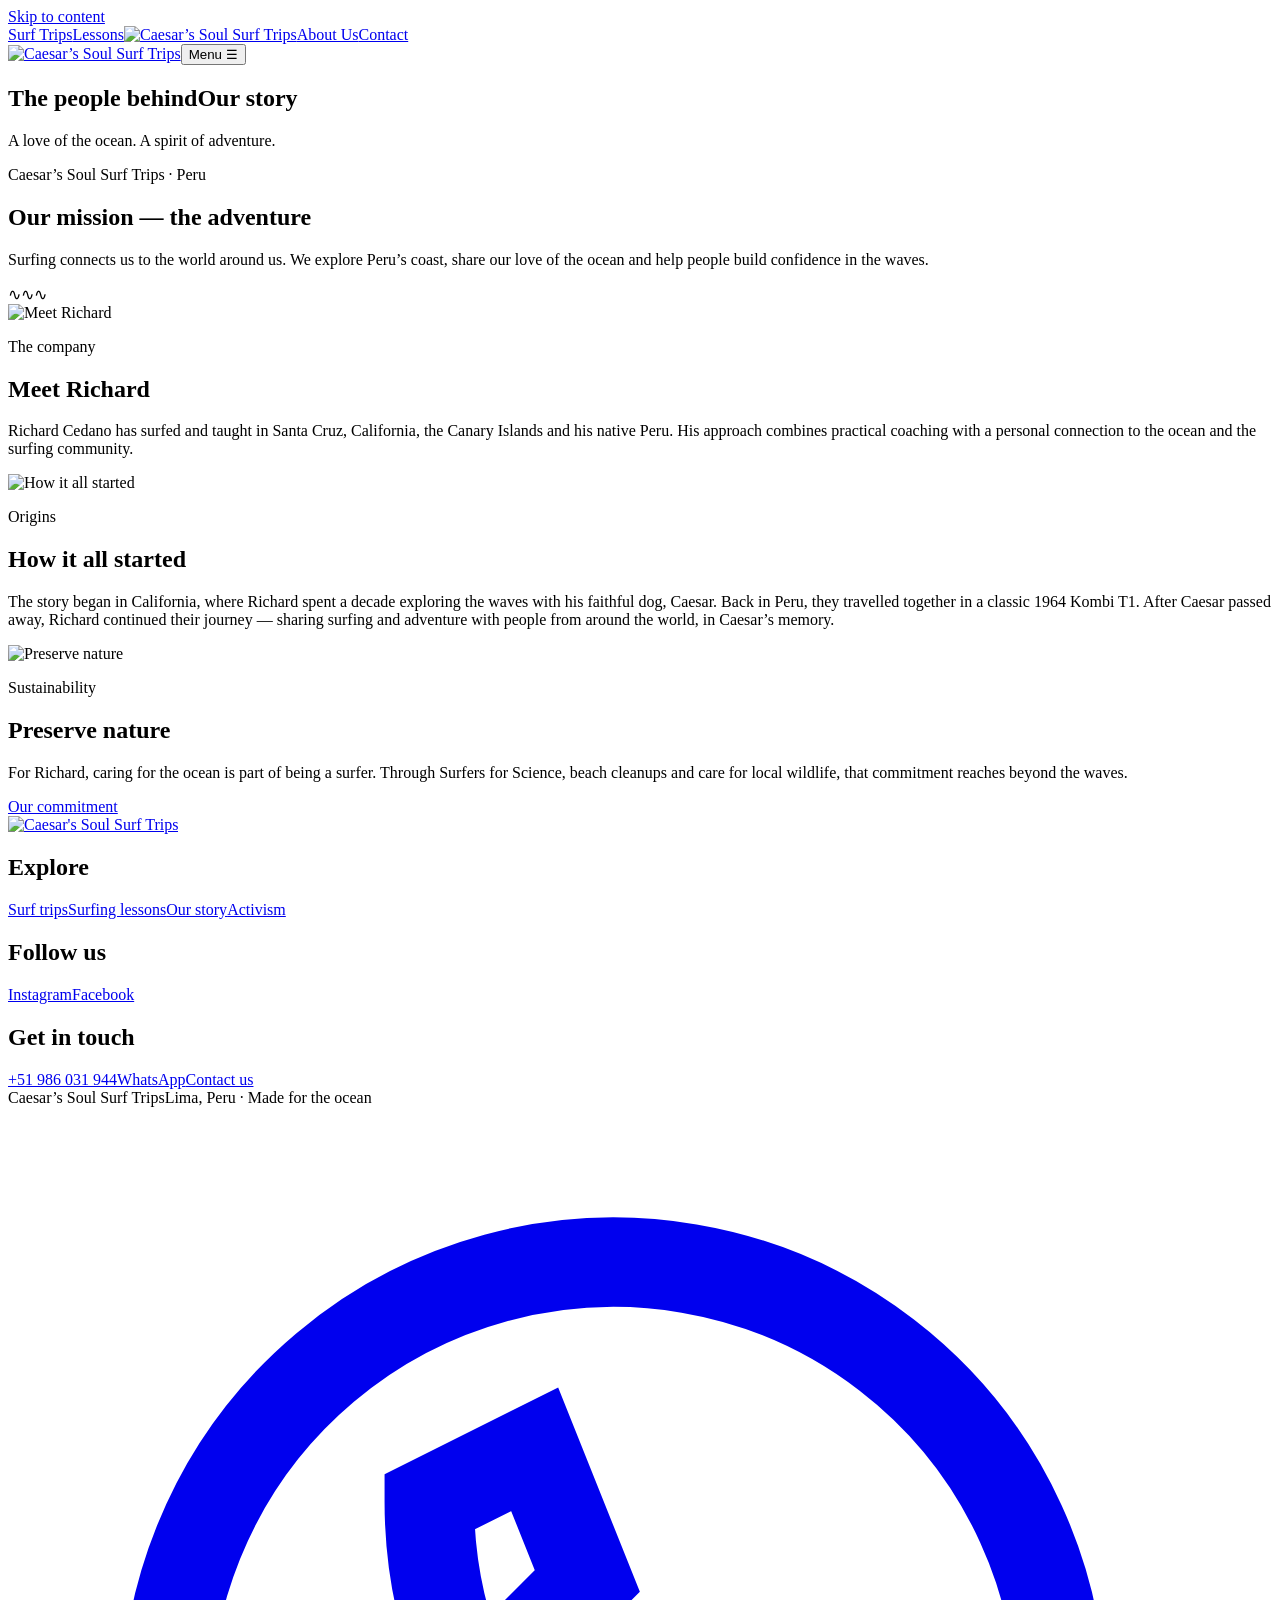
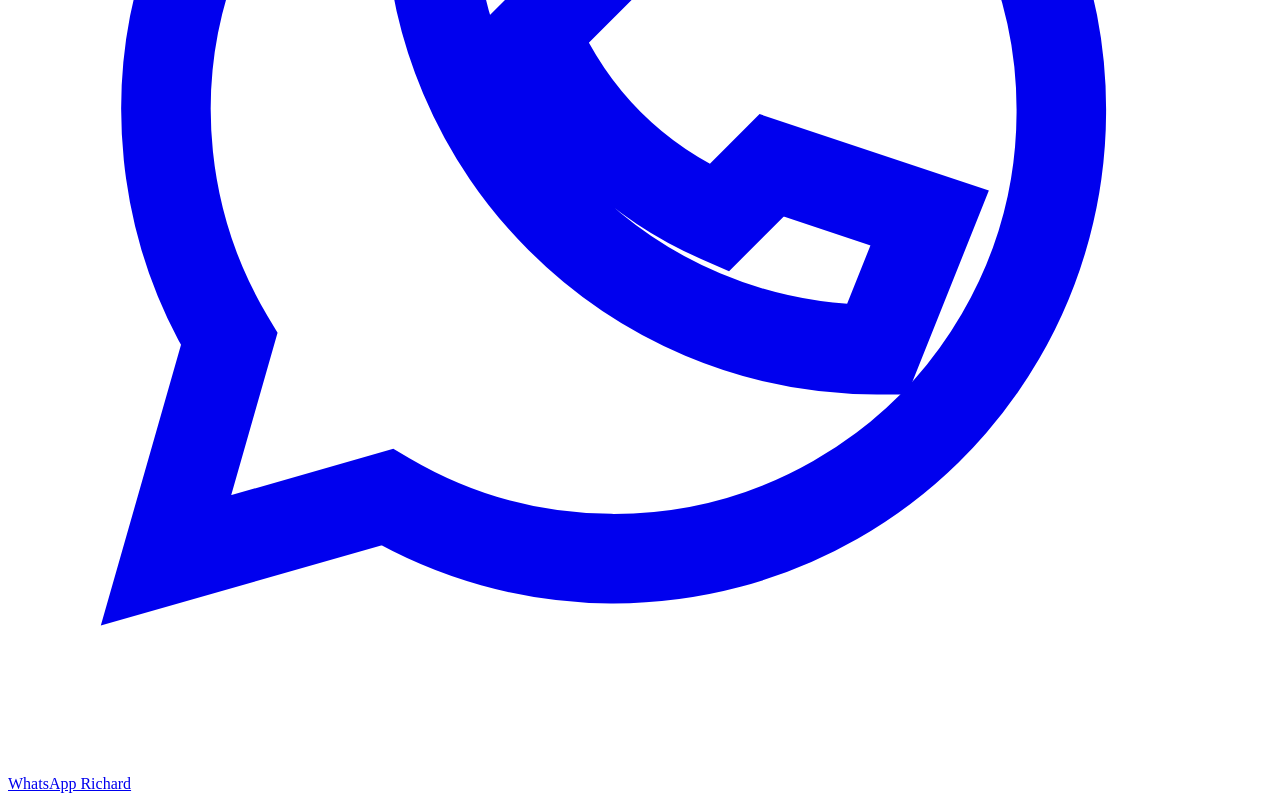
==== about/index.html @ 9868f067 "Replace text arrows with consistent SVG icons" ====
<!doctype html><html lang="en"><head><meta charset="utf-8"><meta name="viewport" content="width=device-width, initial-scale=1"><title>Our Story | Caesar's Soul Surf Trips</title><meta name="description" content="Meet Richard Cedano and discover the story behind Caesar’s Soul Surf Trips."><meta name="robots" content="noindex,nofollow"><link rel="icon" href="/caesars-soul-surf-preview/assets/favicon.png"><link rel="stylesheet" href="/caesars-soul-surf-preview/styles.css?v=8754e3375dd5"><link rel="preload" as="image" href="/caesars-soul-surf-preview/assets/hero.jpg"><script src="/caesars-soul-surf-preview/app.js?v=8754e3375dd5" defer></script></head><body class="inner-page"><section class="hero hero-inner"><a class="skip" href="#content">Skip to content</a><header class="header"><nav class="desktop-nav" aria-label="Main navigation"><a href="/caesars-soul-surf-preview/surf-trips/" >Surf Trips</a><a href="/caesars-soul-surf-preview/lessons/" >Lessons</a><a class="logo" href="/caesars-soul-surf-preview/" aria-label="Caesar’s Soul Surf Trips — home"><img src="/caesars-soul-surf-preview/assets/white_logo_font_bottom.svg" alt="Caesar’s Soul Surf Trips" width="220" height="180"></a><a href="/caesars-soul-surf-preview/about/" aria-current="page">About Us</a><a href="/caesars-soul-surf-preview/contact/" >Contact</a></nav><div class="mobile-header"><a href="/caesars-soul-surf-preview/" aria-label="Home"><img src="/caesars-soul-surf-preview/assets/white_logo_font_bottom.svg" alt="Caesar’s Soul Surf Trips" width="125" height="110"></a><button class="menu-toggle" aria-expanded="false" aria-controls="mobile-nav">Menu <span aria-hidden="true">☰</span></button></div><nav id="mobile-nav" class="mobile-nav" aria-label="Mobile navigation" hidden><a href="/caesars-soul-surf-preview/" >Home</a><a href="/caesars-soul-surf-preview/surf-trips/" >Surf Trips</a><a href="/caesars-soul-surf-preview/lessons/" >Lessons</a><a href="/caesars-soul-surf-preview/about/" aria-current="page">About Us</a><a href="/caesars-soul-surf-preview/contact/" >Contact</a><a href="/caesars-soul-surf-preview/advocacy/" >Activism</a></nav></header><div class="hero-copy"><h1><span>The people behind</span>Our story</h1><p>A love of the ocean. A spirit of adventure.</p></div></section><main id="content"><section class="intro"><p class="eyebrow">Caesar’s Soul Surf Trips · Peru</p><h2>Our mission — the adventure</h2><p>Surfing connects us to the world around us. We explore Peru’s coast, share our love of the ocean and help people build confidence in the waves.</p><span class="wave" aria-hidden="true">∿∿∿</span></section><div class="sections"><section class="split "><div class="split-image"><img class="" src="/caesars-soul-surf-preview/assets/8I4A5240-2.jpg" alt="Meet Richard" loading="lazy" decoding="async"></div><div class="split-copy"><p class="eyebrow">The company</p><h2>Meet Richard</h2><p>Richard Cedano has surfed and taught in Santa Cruz, California, the Canary Islands and his native Peru. His approach combines practical coaching with a personal connection to the ocean and the surfing community.</p></div></section><section class="split reverse"><div class="split-image"><img class="" src="/caesars-soul-surf-preview/assets/10171853_1046492605376862_3487311265007695219_n-1.jpg" alt="How it all started" loading="lazy" decoding="async"></div><div class="split-copy"><p class="eyebrow">Origins</p><h2>How it all started</h2><p>The story began in California, where Richard spent a decade exploring the waves with his faithful dog, Caesar. Back in Peru, they travelled together in a classic 1964 Kombi T1. After Caesar passed away, Richard continued their journey — sharing surfing and adventure with people from around the world, in Caesar’s memory.</p></div></section><section class="split "><div class="split-image"><img class="" src="/caesars-soul-surf-preview/assets/richy_van_square-1024x1024.jpg" alt="Preserve nature" loading="lazy" decoding="async"></div><div class="split-copy"><p class="eyebrow">Sustainability</p><h2>Preserve nature</h2><p>For Richard, caring for the ocean is part of being a surfer. Through Surfers for Science, beach cleanups and care for local wildlife, that commitment reaches beyond the waves.</p><a class="button " href="/caesars-soul-surf-preview/advocacy/">Our commitment</a></div></section></div></main><footer><div class="footer-inner"><a href="/caesars-soul-surf-preview/" aria-label="Home"><img class="footer-logo" src="/caesars-soul-surf-preview/assets/white_logo_font_bottom.svg" alt="Caesar's Soul Surf Trips" loading="lazy" decoding="async"></a><div><h2>Explore</h2><a href="/caesars-soul-surf-preview/surf-trips/">Surf trips</a><a href="/caesars-soul-surf-preview/lessons/">Surfing lessons</a><a href="/caesars-soul-surf-preview/about/">Our story</a><a href="/caesars-soul-surf-preview/advocacy/">Activism</a></div><div><h2>Follow us</h2><a href="https://www.instagram.com/caesarssoulsurftrips" target="_blank" rel="noopener noreferrer">Instagram</a><a href="https://web.facebook.com/CaesarsSoulSurftrips" target="_blank" rel="noopener noreferrer">Facebook</a></div><div><h2>Get in touch</h2><a href="tel:+51986031944">+51 986 031 944</a><a href="https://wa.me/51986031944" target="_blank" rel="noopener noreferrer">WhatsApp</a><a href="/caesars-soul-surf-preview/contact/">Contact us</a></div></div><div class="footer-bottom"><span>Caesar’s Soul Surf Trips</span><span>Lima, Peru · Made for the ocean</span></div></footer><a class="floating-whatsapp" href="https://wa.me/51986031944" target="_blank" rel="noopener noreferrer" aria-label="Chat with Richard on WhatsApp at +51 986 031 944"><svg viewBox="0 0 24 24" fill="none" stroke="currentColor" stroke-width="1.7" aria-hidden="true"><path d="M20 11.5a8.5 8.5 0 0 1-12.8 7.3L3 20l1.2-4.2A8.5 8.5 0 1 1 20 11.5Z"/caesars-soul-surf-preview/><path d="M8 7.5c0 4.7 3.8 8.5 8.5 8.5l1-2.5-3-1-1 1c-1.6-.7-2.8-1.9-3.5-3.5l1-1-1-2.5Z"/caesars-soul-surf-preview/></svg><span>WhatsApp Richard</span></a></body></html>
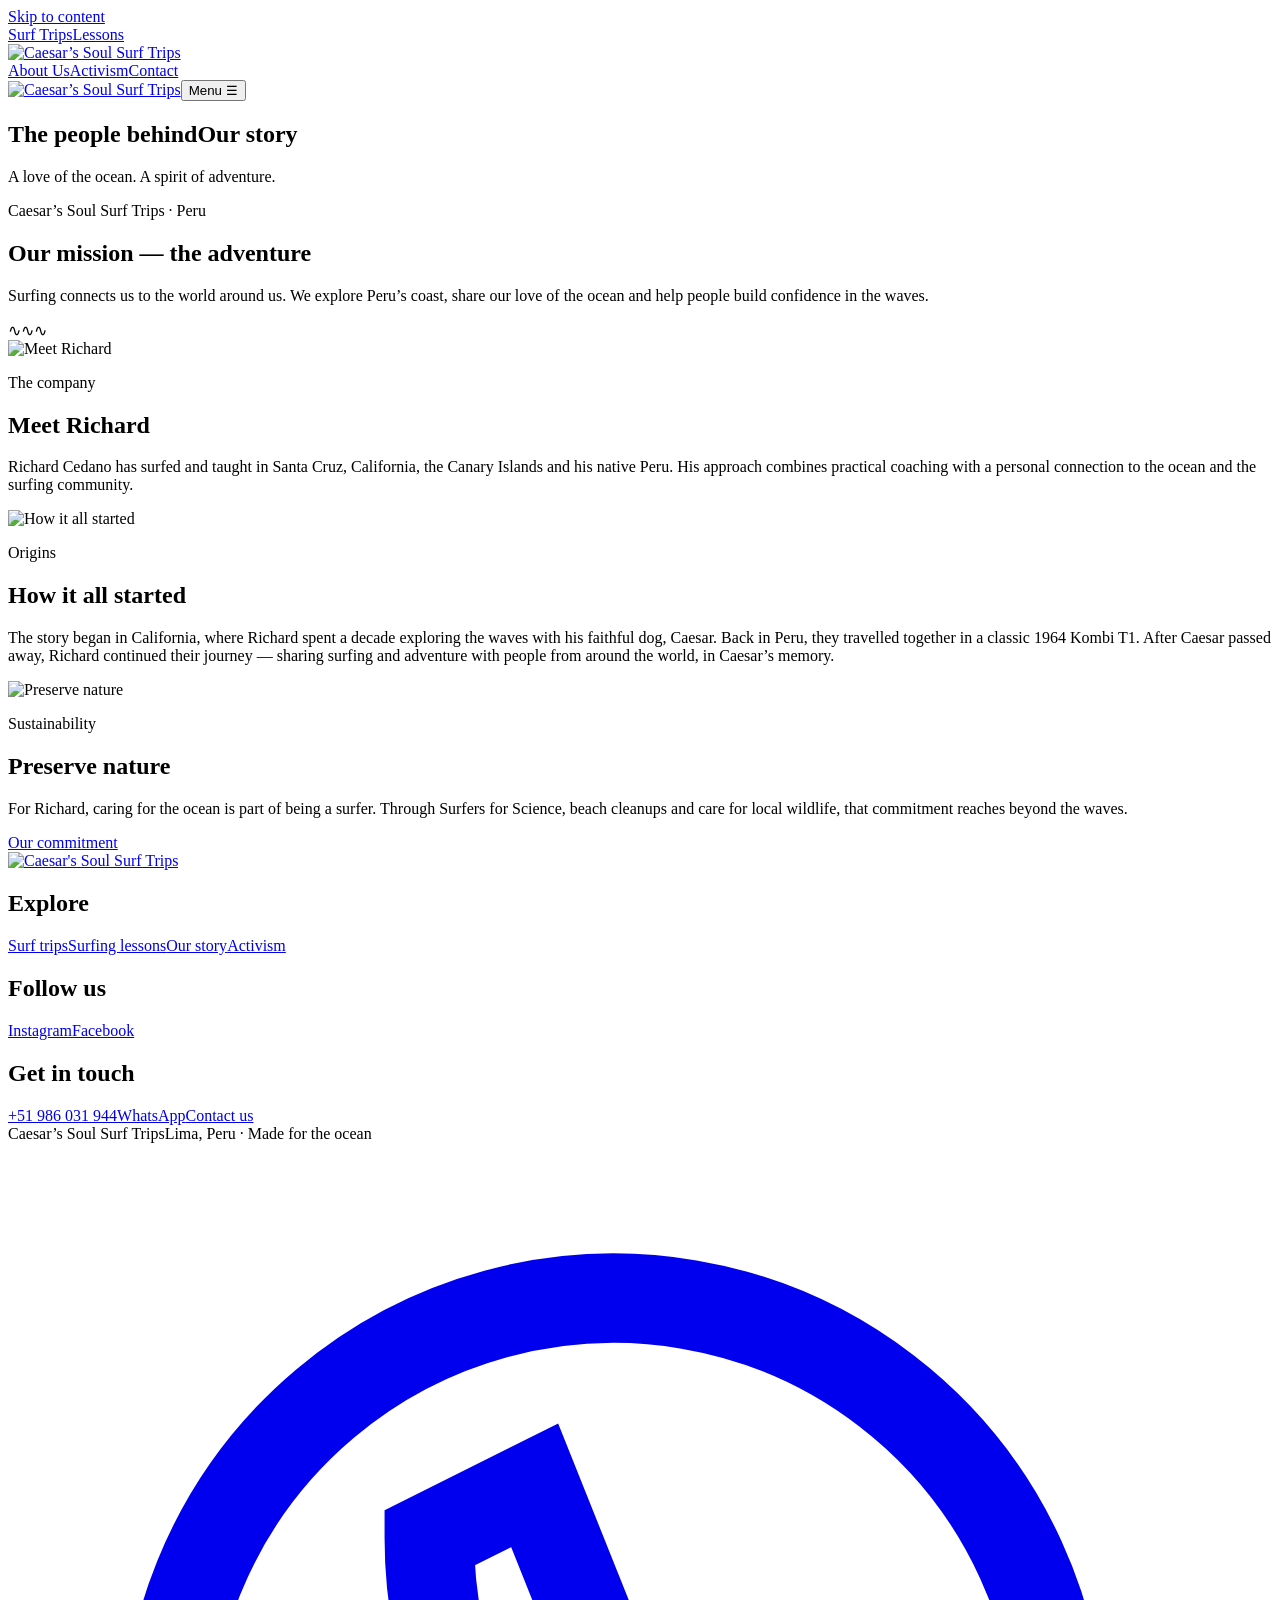
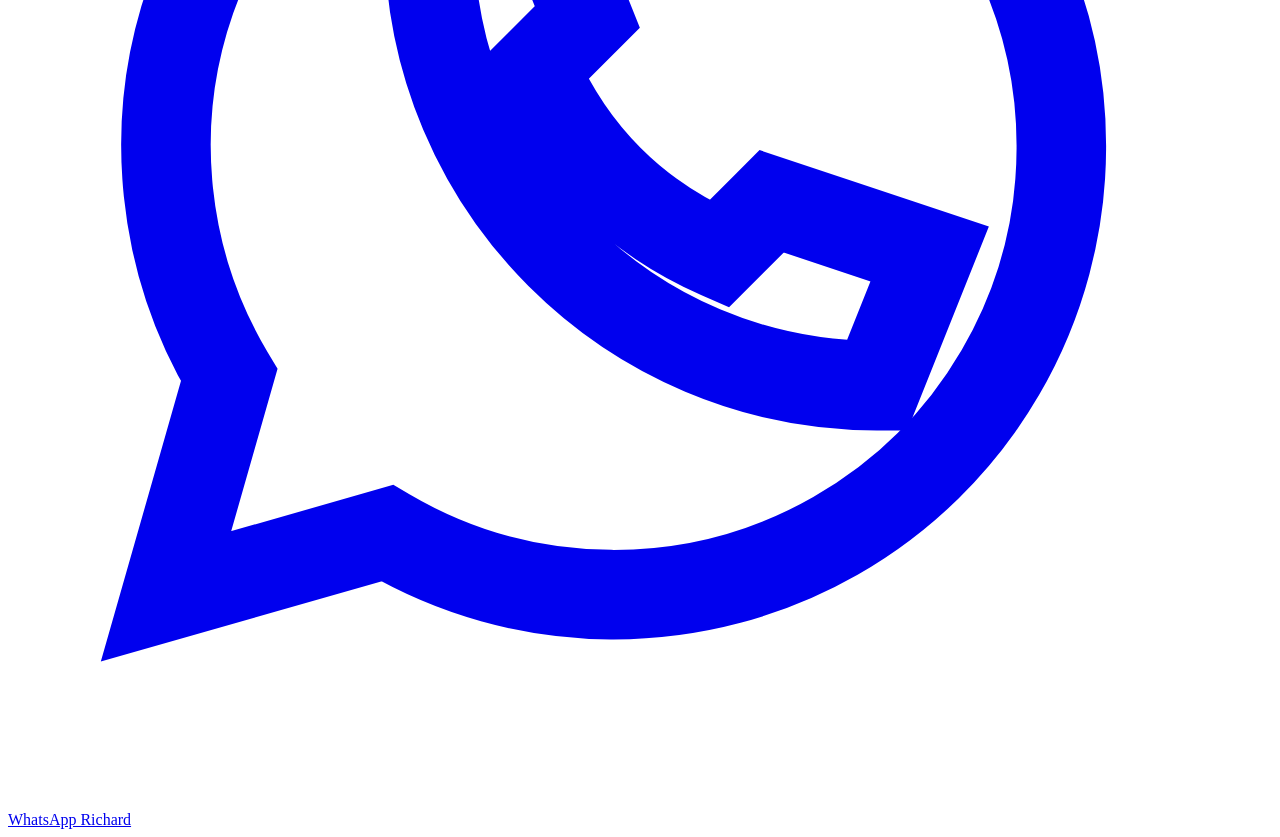
==== commit d2bb599e: "Add Activism to header and improve Worldpackers photo" ====
--- a/about/index.html
+++ b/about/index.html
@@ -1 +1 @@
-<!doctype html><html lang="en"><head><meta charset="utf-8"><meta name="viewport" content="width=device-width, initial-scale=1"><title>Our Story | Caesar's Soul Surf Trips</title><meta name="description" content="Meet Richard Cedano and discover the story behind Caesar’s Soul Surf Trips."><meta name="robots" content="noindex,nofollow"><link rel="icon" href="/caesars-soul-surf-preview/assets/favicon.png"><link rel="stylesheet" href="/caesars-soul-surf-preview/styles.css?v=8754e3375dd5"><link rel="preload" as="image" href="/caesars-soul-surf-preview/assets/hero.jpg"><script src="/caesars-soul-surf-preview/app.js?v=8754e3375dd5" defer></script></head><body class="inner-page"><section class="hero hero-inner"><a class="skip" href="#content">Skip to content</a><header class="header"><nav class="desktop-nav" aria-label="Main navigation"><a href="/caesars-soul-surf-preview/surf-trips/" >Surf Trips</a><a href="/caesars-soul-surf-preview/lessons/" >Lessons</a><a class="logo" href="/caesars-soul-surf-preview/" aria-label="Caesar’s Soul Surf Trips — home"><img src="/caesars-soul-surf-preview/assets/white_logo_font_bottom.svg" alt="Caesar’s Soul Surf Trips" width="220" height="180"></a><a href="/caesars-soul-surf-preview/about/" aria-current="page">About Us</a><a href="/caesars-soul-surf-preview/contact/" >Contact</a></nav><div class="mobile-header"><a href="/caesars-soul-surf-preview/" aria-label="Home"><img src="/caesars-soul-surf-preview/assets/white_logo_font_bottom.svg" alt="Caesar’s Soul Surf Trips" width="125" height="110"></a><button class="menu-toggle" aria-expanded="false" aria-controls="mobile-nav">Menu <span aria-hidden="true">☰</span></button></div><nav id="mobile-nav" class="mobile-nav" aria-label="Mobile navigation" hidden><a href="/caesars-soul-surf-preview/" >Home</a><a href="/caesars-soul-surf-preview/surf-trips/" >Surf Trips</a><a href="/caesars-soul-surf-preview/lessons/" >Lessons</a><a href="/caesars-soul-surf-preview/about/" aria-current="page">About Us</a><a href="/caesars-soul-surf-preview/contact/" >Contact</a><a href="/caesars-soul-surf-preview/advocacy/" >Activism</a></nav></header><div class="hero-copy"><h1><span>The people behind</span>Our story</h1><p>A love of the ocean. A spirit of adventure.</p></div></section><main id="content"><section class="intro"><p class="eyebrow">Caesar’s Soul Surf Trips · Peru</p><h2>Our mission — the adventure</h2><p>Surfing connects us to the world around us. We explore Peru’s coast, share our love of the ocean and help people build confidence in the waves.</p><span class="wave" aria-hidden="true">∿∿∿</span></section><div class="sections"><section class="split "><div class="split-image"><img class="" src="/caesars-soul-surf-preview/assets/8I4A5240-2.jpg" alt="Meet Richard" loading="lazy" decoding="async"></div><div class="split-copy"><p class="eyebrow">The company</p><h2>Meet Richard</h2><p>Richard Cedano has surfed and taught in Santa Cruz, California, the Canary Islands and his native Peru. His approach combines practical coaching with a personal connection to the ocean and the surfing community.</p></div></section><section class="split reverse"><div class="split-image"><img class="" src="/caesars-soul-surf-preview/assets/10171853_1046492605376862_3487311265007695219_n-1.jpg" alt="How it all started" loading="lazy" decoding="async"></div><div class="split-copy"><p class="eyebrow">Origins</p><h2>How it all started</h2><p>The story began in California, where Richard spent a decade exploring the waves with his faithful dog, Caesar. Back in Peru, they travelled together in a classic 1964 Kombi T1. After Caesar passed away, Richard continued their journey — sharing surfing and adventure with people from around the world, in Caesar’s memory.</p></div></section><section class="split "><div class="split-image"><img class="" src="/caesars-soul-surf-preview/assets/richy_van_square-1024x1024.jpg" alt="Preserve nature" loading="lazy" decoding="async"></div><div class="split-copy"><p class="eyebrow">Sustainability</p><h2>Preserve nature</h2><p>For Richard, caring for the ocean is part of being a surfer. Through Surfers for Science, beach cleanups and care for local wildlife, that commitment reaches beyond the waves.</p><a class="button " href="/caesars-soul-surf-preview/advocacy/">Our commitment</a></div></section></div></main><footer><div class="footer-inner"><a href="/caesars-soul-surf-preview/" aria-label="Home"><img class="footer-logo" src="/caesars-soul-surf-preview/assets/white_logo_font_bottom.svg" alt="Caesar's Soul Surf Trips" loading="lazy" decoding="async"></a><div><h2>Explore</h2><a href="/caesars-soul-surf-preview/surf-trips/">Surf trips</a><a href="/caesars-soul-surf-preview/lessons/">Surfing lessons</a><a href="/caesars-soul-surf-preview/about/">Our story</a><a href="/caesars-soul-surf-preview/advocacy/">Activism</a></div><div><h2>Follow us</h2><a href="https://www.instagram.com/caesarssoulsurftrips" target="_blank" rel="noopener noreferrer">Instagram</a><a href="https://web.facebook.com/CaesarsSoulSurftrips" target="_blank" rel="noopener noreferrer">Facebook</a></div><div><h2>Get in touch</h2><a href="tel:+51986031944">+51 986 031 944</a><a href="https://wa.me/51986031944" target="_blank" rel="noopener noreferrer">WhatsApp</a><a href="/caesars-soul-surf-preview/contact/">Contact us</a></div></div><div class="footer-bottom"><span>Caesar’s Soul Surf Trips</span><span>Lima, Peru · Made for the ocean</span></div></footer><a class="floating-whatsapp" href="https://wa.me/51986031944" target="_blank" rel="noopener noreferrer" aria-label="Chat with Richard on WhatsApp at +51 986 031 944"><svg viewBox="0 0 24 24" fill="none" stroke="currentColor" stroke-width="1.7" aria-hidden="true"><path d="M20 11.5a8.5 8.5 0 0 1-12.8 7.3L3 20l1.2-4.2A8.5 8.5 0 1 1 20 11.5Z"/caesars-soul-surf-preview/><path d="M8 7.5c0 4.7 3.8 8.5 8.5 8.5l1-2.5-3-1-1 1c-1.6-.7-2.8-1.9-3.5-3.5l1-1-1-2.5Z"/caesars-soul-surf-preview/></svg><span>WhatsApp Richard</span></a></body></html>+<!doctype html><html lang="en"><head><meta charset="utf-8"><meta name="viewport" content="width=device-width, initial-scale=1"><title>Our Story | Caesar's Soul Surf Trips</title><meta name="description" content="Meet Richard Cedano and discover the story behind Caesar’s Soul Surf Trips."><meta name="robots" content="noindex,nofollow"><link rel="icon" href="/caesars-soul-surf-preview/assets/favicon.png"><link rel="stylesheet" href="/caesars-soul-surf-preview/styles.css?v=5a539f1f6959"><link rel="preload" as="image" href="/caesars-soul-surf-preview/assets/hero.jpg"><script src="/caesars-soul-surf-preview/app.js?v=5a539f1f6959" defer></script></head><body class="inner-page"><section class="hero hero-inner"><a class="skip" href="#content">Skip to content</a><header class="header"><nav class="desktop-nav" aria-label="Main navigation"><div class="nav-links nav-links-left"><a href="/caesars-soul-surf-preview/surf-trips/" >Surf Trips</a><a href="/caesars-soul-surf-preview/lessons/" >Lessons</a></div><a class="logo" href="/caesars-soul-surf-preview/" aria-label="Caesar’s Soul Surf Trips — home"><img src="/caesars-soul-surf-preview/assets/white_logo_font_bottom.svg" alt="Caesar’s Soul Surf Trips" width="220" height="180"></a><div class="nav-links nav-links-right"><a href="/caesars-soul-surf-preview/about/" aria-current="page">About Us</a><a href="/caesars-soul-surf-preview/advocacy/" >Activism</a><a href="/caesars-soul-surf-preview/contact/" >Contact</a></div></nav><div class="mobile-header"><a href="/caesars-soul-surf-preview/" aria-label="Home"><img src="/caesars-soul-surf-preview/assets/white_logo_font_bottom.svg" alt="Caesar’s Soul Surf Trips" width="125" height="110"></a><button class="menu-toggle" aria-expanded="false" aria-controls="mobile-nav">Menu <span aria-hidden="true">☰</span></button></div><nav id="mobile-nav" class="mobile-nav" aria-label="Mobile navigation" hidden><a href="/caesars-soul-surf-preview/" >Home</a><a href="/caesars-soul-surf-preview/surf-trips/" >Surf Trips</a><a href="/caesars-soul-surf-preview/lessons/" >Lessons</a><a href="/caesars-soul-surf-preview/about/" aria-current="page">About Us</a><a href="/caesars-soul-surf-preview/advocacy/" >Activism</a><a href="/caesars-soul-surf-preview/contact/" >Contact</a></nav></header><div class="hero-copy"><h1><span>The people behind</span>Our story</h1><p>A love of the ocean. A spirit of adventure.</p></div></section><main id="content"><section class="intro"><p class="eyebrow">Caesar’s Soul Surf Trips · Peru</p><h2>Our mission — the adventure</h2><p>Surfing connects us to the world around us. We explore Peru’s coast, share our love of the ocean and help people build confidence in the waves.</p><span class="wave" aria-hidden="true">∿∿∿</span></section><div class="sections"><section class="split "><div class="split-image"><img class="" src="/caesars-soul-surf-preview/assets/8I4A5240-2.jpg" alt="Meet Richard" loading="lazy" decoding="async"></div><div class="split-copy"><p class="eyebrow">The company</p><h2>Meet Richard</h2><p>Richard Cedano has surfed and taught in Santa Cruz, California, the Canary Islands and his native Peru. His approach combines practical coaching with a personal connection to the ocean and the surfing community.</p></div></section><section class="split reverse"><div class="split-image"><img class="" src="/caesars-soul-surf-preview/assets/10171853_1046492605376862_3487311265007695219_n-1.jpg" alt="How it all started" loading="lazy" decoding="async"></div><div class="split-copy"><p class="eyebrow">Origins</p><h2>How it all started</h2><p>The story began in California, where Richard spent a decade exploring the waves with his faithful dog, Caesar. Back in Peru, they travelled together in a classic 1964 Kombi T1. After Caesar passed away, Richard continued their journey — sharing surfing and adventure with people from around the world, in Caesar’s memory.</p></div></section><section class="split "><div class="split-image"><img class="" src="/caesars-soul-surf-preview/assets/richy_van_square-1024x1024.jpg" alt="Preserve nature" loading="lazy" decoding="async"></div><div class="split-copy"><p class="eyebrow">Sustainability</p><h2>Preserve nature</h2><p>For Richard, caring for the ocean is part of being a surfer. Through Surfers for Science, beach cleanups and care for local wildlife, that commitment reaches beyond the waves.</p><a class="button " href="/caesars-soul-surf-preview/advocacy/">Our commitment</a></div></section></div></main><footer><div class="footer-inner"><a href="/caesars-soul-surf-preview/" aria-label="Home"><img class="footer-logo" src="/caesars-soul-surf-preview/assets/white_logo_font_bottom.svg" alt="Caesar's Soul Surf Trips" loading="lazy" decoding="async"></a><div><h2>Explore</h2><a href="/caesars-soul-surf-preview/surf-trips/">Surf trips</a><a href="/caesars-soul-surf-preview/lessons/">Surfing lessons</a><a href="/caesars-soul-surf-preview/about/">Our story</a><a href="/caesars-soul-surf-preview/advocacy/">Activism</a></div><div><h2>Follow us</h2><a href="https://www.instagram.com/caesarssoulsurftrips" target="_blank" rel="noopener noreferrer">Instagram</a><a href="https://web.facebook.com/CaesarsSoulSurftrips" target="_blank" rel="noopener noreferrer">Facebook</a></div><div><h2>Get in touch</h2><a href="tel:+51986031944">+51 986 031 944</a><a href="https://wa.me/51986031944" target="_blank" rel="noopener noreferrer">WhatsApp</a><a href="/caesars-soul-surf-preview/contact/">Contact us</a></div></div><div class="footer-bottom"><span>Caesar’s Soul Surf Trips</span><span>Lima, Peru · Made for the ocean</span></div></footer><a class="floating-whatsapp" href="https://wa.me/51986031944" target="_blank" rel="noopener noreferrer" aria-label="Chat with Richard on WhatsApp at +51 986 031 944"><svg viewBox="0 0 24 24" fill="none" stroke="currentColor" stroke-width="1.7" aria-hidden="true"><path d="M20 11.5a8.5 8.5 0 0 1-12.8 7.3L3 20l1.2-4.2A8.5 8.5 0 1 1 20 11.5Z"/caesars-soul-surf-preview/><path d="M8 7.5c0 4.7 3.8 8.5 8.5 8.5l1-2.5-3-1-1 1c-1.6-.7-2.8-1.9-3.5-3.5l1-1-1-2.5Z"/caesars-soul-surf-preview/></svg><span>WhatsApp Richard</span></a></body></html>
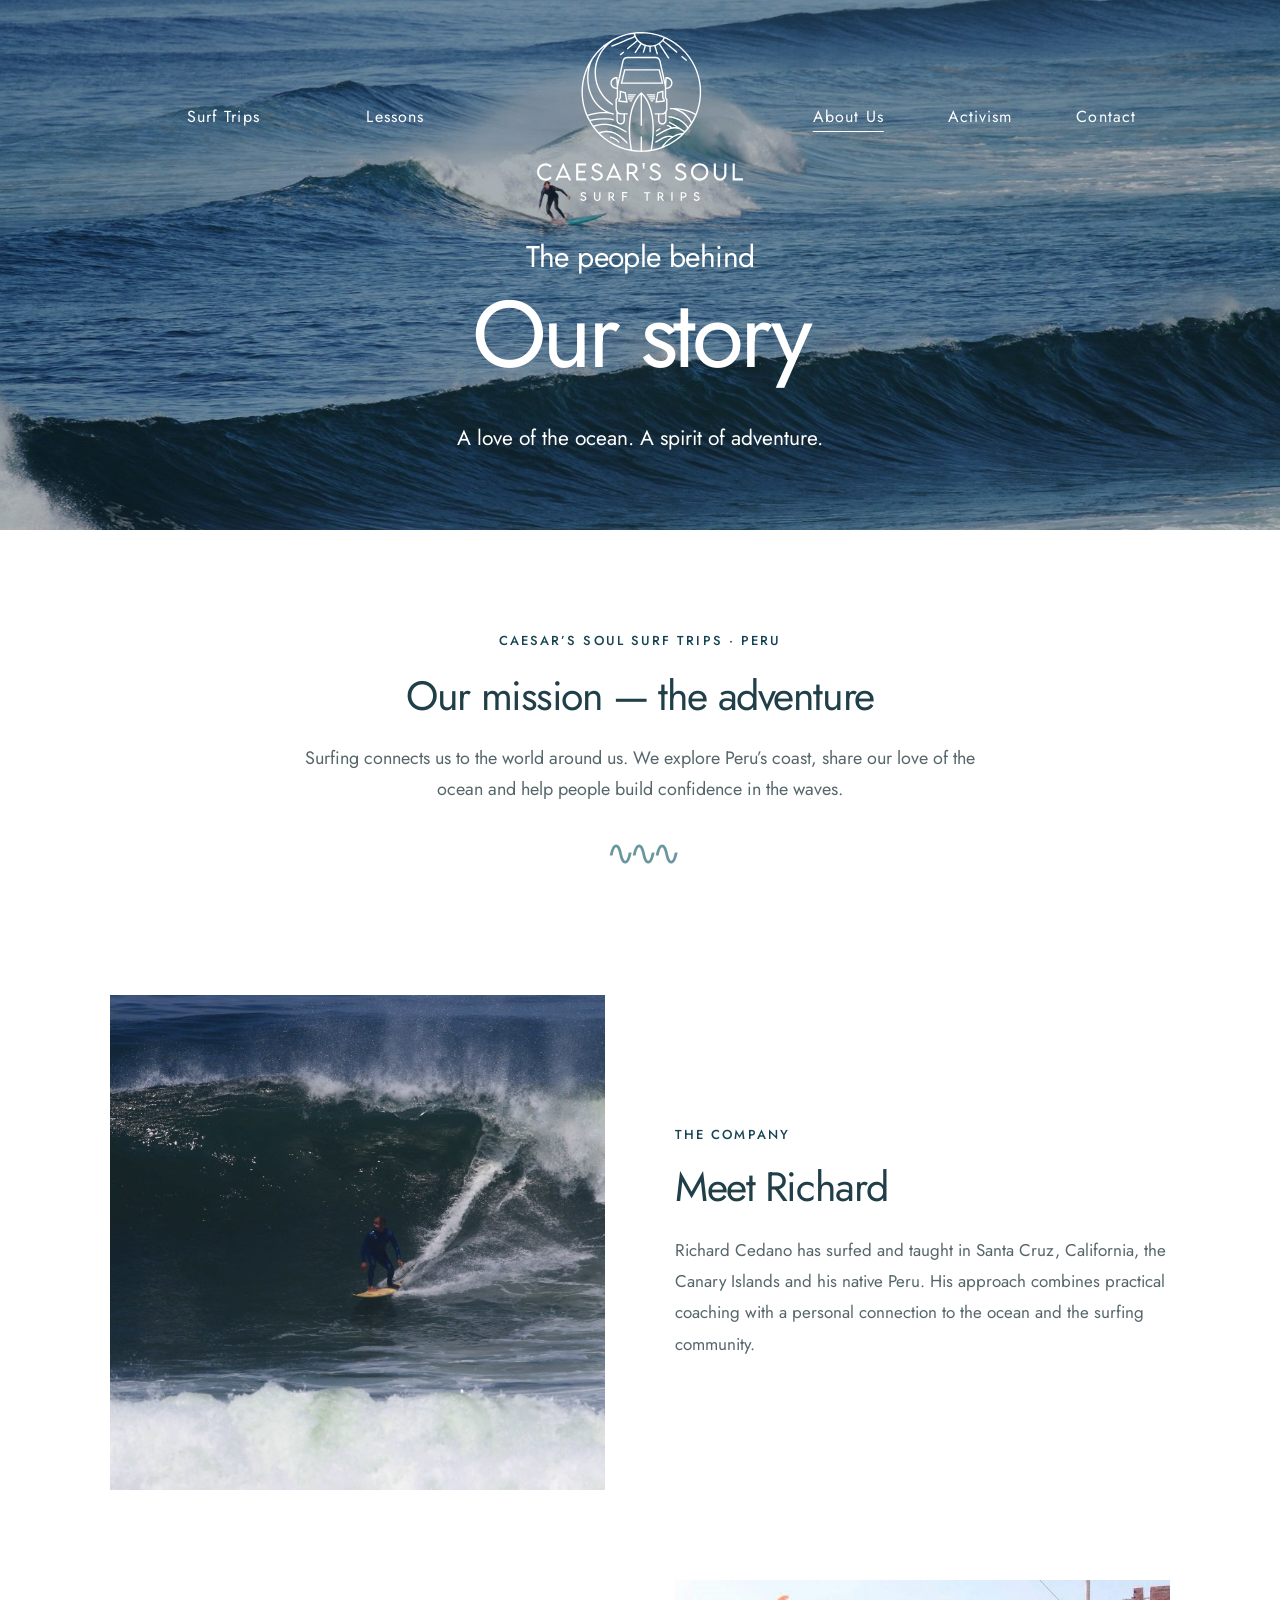
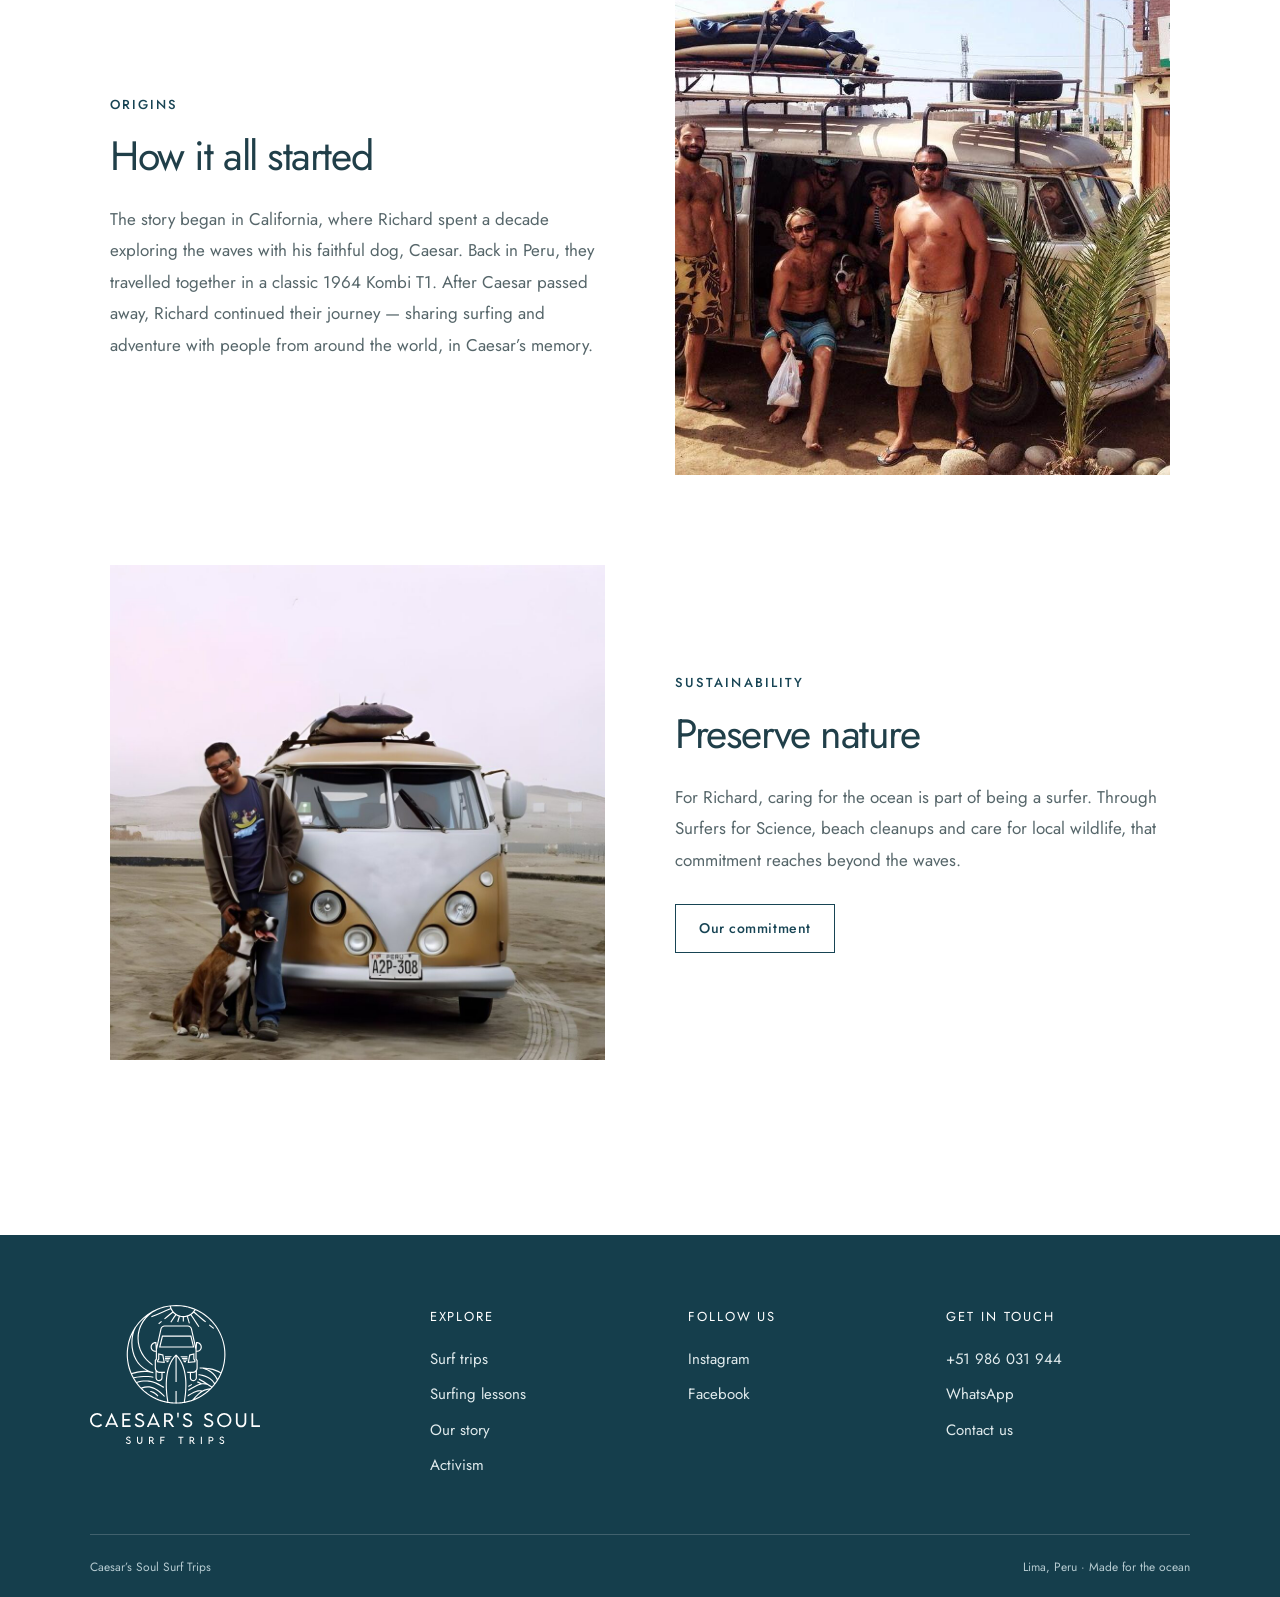
==== commit a3617a20: "Publish production site for caesarssoulsurf.com" ====
--- a/about/index.html
+++ b/about/index.html
@@ -1 +1 @@
-<!doctype html><html lang="en"><head><meta charset="utf-8"><meta name="viewport" content="width=device-width, initial-scale=1"><title>Our Story | Caesar's Soul Surf Trips</title><meta name="description" content="Meet Richard Cedano and discover the story behind Caesar’s Soul Surf Trips."><meta name="robots" content="noindex,nofollow"><link rel="icon" href="/caesars-soul-surf-preview/assets/favicon.png"><link rel="stylesheet" href="/caesars-soul-surf-preview/styles.css?v=5a539f1f6959"><link rel="preload" as="image" href="/caesars-soul-surf-preview/assets/hero.jpg"><script src="/caesars-soul-surf-preview/app.js?v=5a539f1f6959" defer></script></head><body class="inner-page"><section class="hero hero-inner"><a class="skip" href="#content">Skip to content</a><header class="header"><nav class="desktop-nav" aria-label="Main navigation"><div class="nav-links nav-links-left"><a href="/caesars-soul-surf-preview/surf-trips/" >Surf Trips</a><a href="/caesars-soul-surf-preview/lessons/" >Lessons</a></div><a class="logo" href="/caesars-soul-surf-preview/" aria-label="Caesar’s Soul Surf Trips — home"><img src="/caesars-soul-surf-preview/assets/white_logo_font_bottom.svg" alt="Caesar’s Soul Surf Trips" width="220" height="180"></a><div class="nav-links nav-links-right"><a href="/caesars-soul-surf-preview/about/" aria-current="page">About Us</a><a href="/caesars-soul-surf-preview/advocacy/" >Activism</a><a href="/caesars-soul-surf-preview/contact/" >Contact</a></div></nav><div class="mobile-header"><a href="/caesars-soul-surf-preview/" aria-label="Home"><img src="/caesars-soul-surf-preview/assets/white_logo_font_bottom.svg" alt="Caesar’s Soul Surf Trips" width="125" height="110"></a><button class="menu-toggle" aria-expanded="false" aria-controls="mobile-nav">Menu <span aria-hidden="true">☰</span></button></div><nav id="mobile-nav" class="mobile-nav" aria-label="Mobile navigation" hidden><a href="/caesars-soul-surf-preview/" >Home</a><a href="/caesars-soul-surf-preview/surf-trips/" >Surf Trips</a><a href="/caesars-soul-surf-preview/lessons/" >Lessons</a><a href="/caesars-soul-surf-preview/about/" aria-current="page">About Us</a><a href="/caesars-soul-surf-preview/advocacy/" >Activism</a><a href="/caesars-soul-surf-preview/contact/" >Contact</a></nav></header><div class="hero-copy"><h1><span>The people behind</span>Our story</h1><p>A love of the ocean. A spirit of adventure.</p></div></section><main id="content"><section class="intro"><p class="eyebrow">Caesar’s Soul Surf Trips · Peru</p><h2>Our mission — the adventure</h2><p>Surfing connects us to the world around us. We explore Peru’s coast, share our love of the ocean and help people build confidence in the waves.</p><span class="wave" aria-hidden="true">∿∿∿</span></section><div class="sections"><section class="split "><div class="split-image"><img class="" src="/caesars-soul-surf-preview/assets/8I4A5240-2.jpg" alt="Meet Richard" loading="lazy" decoding="async"></div><div class="split-copy"><p class="eyebrow">The company</p><h2>Meet Richard</h2><p>Richard Cedano has surfed and taught in Santa Cruz, California, the Canary Islands and his native Peru. His approach combines practical coaching with a personal connection to the ocean and the surfing community.</p></div></section><section class="split reverse"><div class="split-image"><img class="" src="/caesars-soul-surf-preview/assets/10171853_1046492605376862_3487311265007695219_n-1.jpg" alt="How it all started" loading="lazy" decoding="async"></div><div class="split-copy"><p class="eyebrow">Origins</p><h2>How it all started</h2><p>The story began in California, where Richard spent a decade exploring the waves with his faithful dog, Caesar. Back in Peru, they travelled together in a classic 1964 Kombi T1. After Caesar passed away, Richard continued their journey — sharing surfing and adventure with people from around the world, in Caesar’s memory.</p></div></section><section class="split "><div class="split-image"><img class="" src="/caesars-soul-surf-preview/assets/richy_van_square-1024x1024.jpg" alt="Preserve nature" loading="lazy" decoding="async"></div><div class="split-copy"><p class="eyebrow">Sustainability</p><h2>Preserve nature</h2><p>For Richard, caring for the ocean is part of being a surfer. Through Surfers for Science, beach cleanups and care for local wildlife, that commitment reaches beyond the waves.</p><a class="button " href="/caesars-soul-surf-preview/advocacy/">Our commitment</a></div></section></div></main><footer><div class="footer-inner"><a href="/caesars-soul-surf-preview/" aria-label="Home"><img class="footer-logo" src="/caesars-soul-surf-preview/assets/white_logo_font_bottom.svg" alt="Caesar's Soul Surf Trips" loading="lazy" decoding="async"></a><div><h2>Explore</h2><a href="/caesars-soul-surf-preview/surf-trips/">Surf trips</a><a href="/caesars-soul-surf-preview/lessons/">Surfing lessons</a><a href="/caesars-soul-surf-preview/about/">Our story</a><a href="/caesars-soul-surf-preview/advocacy/">Activism</a></div><div><h2>Follow us</h2><a href="https://www.instagram.com/caesarssoulsurftrips" target="_blank" rel="noopener noreferrer">Instagram</a><a href="https://web.facebook.com/CaesarsSoulSurftrips" target="_blank" rel="noopener noreferrer">Facebook</a></div><div><h2>Get in touch</h2><a href="tel:+51986031944">+51 986 031 944</a><a href="https://wa.me/51986031944" target="_blank" rel="noopener noreferrer">WhatsApp</a><a href="/caesars-soul-surf-preview/contact/">Contact us</a></div></div><div class="footer-bottom"><span>Caesar’s Soul Surf Trips</span><span>Lima, Peru · Made for the ocean</span></div></footer><a class="floating-whatsapp" href="https://wa.me/51986031944" target="_blank" rel="noopener noreferrer" aria-label="Chat with Richard on WhatsApp at +51 986 031 944"><svg viewBox="0 0 24 24" fill="none" stroke="currentColor" stroke-width="1.7" aria-hidden="true"><path d="M20 11.5a8.5 8.5 0 0 1-12.8 7.3L3 20l1.2-4.2A8.5 8.5 0 1 1 20 11.5Z"/caesars-soul-surf-preview/><path d="M8 7.5c0 4.7 3.8 8.5 8.5 8.5l1-2.5-3-1-1 1c-1.6-.7-2.8-1.9-3.5-3.5l1-1-1-2.5Z"/caesars-soul-surf-preview/></svg><span>WhatsApp Richard</span></a></body></html>+<!doctype html><html lang="en"><head><meta charset="utf-8"><meta name="viewport" content="width=device-width, initial-scale=1"><title>Our Story | Caesar's Soul Surf Trips</title><meta name="description" content="Meet Richard Cedano and discover the story behind Caesar’s Soul Surf Trips."><meta name="robots" content="index,follow"><link rel="canonical" href="https://caesarssoulsurf.com/about/"><link rel="icon" href="/assets/favicon.png"><link rel="stylesheet" href="/styles.css?v=5a539f1f6959"><link rel="preload" as="image" href="/assets/hero.jpg"><script src="/app.js?v=5a539f1f6959" defer></script></head><body class="inner-page"><section class="hero hero-inner"><a class="skip" href="#content">Skip to content</a><header class="header"><nav class="desktop-nav" aria-label="Main navigation"><div class="nav-links nav-links-left"><a href="/surf-trips/" >Surf Trips</a><a href="/lessons/" >Lessons</a></div><a class="logo" href="/" aria-label="Caesar’s Soul Surf Trips — home"><img src="/assets/white_logo_font_bottom.svg" alt="Caesar’s Soul Surf Trips" width="220" height="180"></a><div class="nav-links nav-links-right"><a href="/about/" aria-current="page">About Us</a><a href="/advocacy/" >Activism</a><a href="/contact/" >Contact</a></div></nav><div class="mobile-header"><a href="/" aria-label="Home"><img src="/assets/white_logo_font_bottom.svg" alt="Caesar’s Soul Surf Trips" width="125" height="110"></a><button class="menu-toggle" aria-expanded="false" aria-controls="mobile-nav">Menu <span aria-hidden="true">☰</span></button></div><nav id="mobile-nav" class="mobile-nav" aria-label="Mobile navigation" hidden><a href="/" >Home</a><a href="/surf-trips/" >Surf Trips</a><a href="/lessons/" >Lessons</a><a href="/about/" aria-current="page">About Us</a><a href="/advocacy/" >Activism</a><a href="/contact/" >Contact</a></nav></header><div class="hero-copy"><h1><span>The people behind</span>Our story</h1><p>A love of the ocean. A spirit of adventure.</p></div></section><main id="content"><section class="intro"><p class="eyebrow">Caesar’s Soul Surf Trips · Peru</p><h2>Our mission — the adventure</h2><p>Surfing connects us to the world around us. We explore Peru’s coast, share our love of the ocean and help people build confidence in the waves.</p><span class="wave" aria-hidden="true">∿∿∿</span></section><div class="sections"><section class="split "><div class="split-image"><img class="" src="/assets/8I4A5240-2.jpg" alt="Meet Richard" loading="lazy" decoding="async"></div><div class="split-copy"><p class="eyebrow">The company</p><h2>Meet Richard</h2><p>Richard Cedano has surfed and taught in Santa Cruz, California, the Canary Islands and his native Peru. His approach combines practical coaching with a personal connection to the ocean and the surfing community.</p></div></section><section class="split reverse"><div class="split-image"><img class="" src="/assets/10171853_1046492605376862_3487311265007695219_n-1.jpg" alt="How it all started" loading="lazy" decoding="async"></div><div class="split-copy"><p class="eyebrow">Origins</p><h2>How it all started</h2><p>The story began in California, where Richard spent a decade exploring the waves with his faithful dog, Caesar. Back in Peru, they travelled together in a classic 1964 Kombi T1. After Caesar passed away, Richard continued their journey — sharing surfing and adventure with people from around the world, in Caesar’s memory.</p></div></section><section class="split "><div class="split-image"><img class="" src="/assets/richy_van_square-1024x1024.jpg" alt="Preserve nature" loading="lazy" decoding="async"></div><div class="split-copy"><p class="eyebrow">Sustainability</p><h2>Preserve nature</h2><p>For Richard, caring for the ocean is part of being a surfer. Through Surfers for Science, beach cleanups and care for local wildlife, that commitment reaches beyond the waves.</p><a class="button " href="/advocacy/">Our commitment</a></div></section></div></main><footer><div class="footer-inner"><a href="/" aria-label="Home"><img class="footer-logo" src="/assets/white_logo_font_bottom.svg" alt="Caesar's Soul Surf Trips" loading="lazy" decoding="async"></a><div><h2>Explore</h2><a href="/surf-trips/">Surf trips</a><a href="/lessons/">Surfing lessons</a><a href="/about/">Our story</a><a href="/advocacy/">Activism</a></div><div><h2>Follow us</h2><a href="https://www.instagram.com/caesarssoulsurftrips" target="_blank" rel="noopener noreferrer">Instagram</a><a href="https://web.facebook.com/CaesarsSoulSurftrips" target="_blank" rel="noopener noreferrer">Facebook</a></div><div><h2>Get in touch</h2><a href="tel:+51986031944">+51 986 031 944</a><a href="https://wa.me/51986031944" target="_blank" rel="noopener noreferrer">WhatsApp</a><a href="/contact/">Contact us</a></div></div><div class="footer-bottom"><span>Caesar’s Soul Surf Trips</span><span>Lima, Peru · Made for the ocean</span></div></footer><a class="floating-whatsapp" href="https://wa.me/51986031944" target="_blank" rel="noopener noreferrer" aria-label="Chat with Richard on WhatsApp at +51 986 031 944"><svg viewBox="0 0 24 24" fill="none" stroke="currentColor" stroke-width="1.7" aria-hidden="true"><path d="M20 11.5a8.5 8.5 0 0 1-12.8 7.3L3 20l1.2-4.2A8.5 8.5 0 1 1 20 11.5Z"/><path d="M8 7.5c0 4.7 3.8 8.5 8.5 8.5l1-2.5-3-1-1 1c-1.6-.7-2.8-1.9-3.5-3.5l1-1-1-2.5Z"/></svg><span>WhatsApp Richard</span></a></body></html>
--- a/styles.css
+++ b/styles.css
@@ -0,0 +1,296 @@
+@font-face{font-family:Jost;font-style:normal;font-weight:100 900;font-display:swap;src:url('/assets/jost-latin.woff2') format('woff2')}
+:root{--blue:#174454;--ink:#203f49;--muted:#56666a;--paper:#fff;--pale:#f3f6f5;--line:#d9e2e1;--font:'Jost','Trebuchet MS',Arial,sans-serif}*{box-sizing:border-box}html{scroll-behavior:smooth;scroll-padding-top:20px}body{margin:0;background:var(--paper);color:var(--ink);font-family:var(--font);font-size:17px;line-height:1.7}a{color:inherit;text-decoration:none}button,input,select,textarea{font:inherit}button,a,input,select,textarea{-webkit-tap-highlight-color:transparent}button,a{touch-action:manipulation}button{cursor:pointer}img{display:block;max-width:100%}h1,h2,h3,p,figure{margin:0}h1,h2,h3{font-weight:400;line-height:1.15}p+p{margin-top:1rem}h2{font-size:clamp(30px,3.2vw,45px);letter-spacing:-.035em}p{color:var(--muted)}[hidden]{display:none!important}:focus-visible{outline:3px solid #db9e43;outline-offset:6px}.skip{position:absolute;top:-100px;left:20px;z-index:20;background:white;color:var(--blue);padding:12px}.skip:focus{top:10px}.hero{position:relative;color:white;background:linear-gradient(180deg,rgba(7,29,44,.36),rgba(7,29,44,.34)),url('/assets/hero.jpg') center 48%/cover}.hero-home{min-height:740px;height:95svh;max-height:1080px}.hero-inner{min-height:530px}.header{position:relative;z-index:5;max-width:1140px;margin:auto;padding:28px 30px 0}.desktop-nav{display:grid;grid-template-columns:1fr 1fr 240px 1fr 1fr;gap:24px;align-items:center;text-align:center}.desktop-nav>a:not(.logo){font-size:17px;letter-spacing:.13em;padding:12px 0;white-space:nowrap}.desktop-nav>a:not(.logo):hover,.desktop-nav>[aria-current=page]{text-decoration:underline;text-underline-offset:9px;text-decoration-thickness:1px}.logo{justify-self:center}.logo img{width:206px;height:177px;object-fit:contain}.mobile-header,.mobile-nav{display:none}.hero-copy{text-align:center;padding:75px 24px 112px}.hero h1{font-size:clamp(70px,9.2vw,138px);letter-spacing:-.045em;font-weight:400;line-height:1.1}.hero h1 span{font-size:clamp(30px,4.3vw,62px);display:block;letter-spacing:-.04em;margin-bottom:10px}.hero-copy p{color:white;font-size:21px;margin-top:34px}.hero-inner .hero-copy{padding:35px 24px 65px}.hero-inner h1{font-size:clamp(60px,7.4vw,102px)}.hero-inner h1 span{font-size:30px;letter-spacing:-.02em}.scroll-hint{position:absolute;bottom:28px;left:50%;transform:translateX(-50%);display:flex;gap:18px;align-items:center;text-transform:uppercase;font-size:12px;letter-spacing:.2em}.scroll-hint span{font-size:24px}.intro{text-align:center;max-width:820px;margin:auto;padding:100px 24px 76px}.eyebrow{text-transform:uppercase;font-size:13px;font-weight:500;letter-spacing:.16em;color:var(--blue);margin-bottom:20px}.intro>p:not(.eyebrow){max-width:710px;margin:24px auto 0;font-size:18px}.wave{display:block;font-size:35px;letter-spacing:-6px;color:#6a969e;margin-top:20px}.sections{max-width:1120px;margin:auto;padding:0 30px 85px}.split{display:grid;grid-template-columns:1fr 1fr;gap:70px;align-items:center;margin:35px 0 90px}.split.reverse .split-image{order:2}.split-image{aspect-ratio:1;overflow:hidden}.split-image img{width:100%;height:100%;object-fit:cover}.split-copy h2{margin-bottom:25px}.split-copy .eyebrow{margin-bottom:16px}.split-copy p:not(.eyebrow){font-size:17px;line-height:1.85}.button{display:inline-flex;gap:32px;align-items:center;justify-content:space-between;padding:13px 23px;border:1px solid var(--blue);background:transparent;color:var(--blue);font-size:14px;font-weight:500;letter-spacing:.04em;line-height:1.5;min-height:48px;margin-top:28px;transition:background .2s,color .2s}.button:hover{background:var(--blue);color:white}.button span{font-size:20px}.offerings{max-width:1150px;margin:auto;padding:0 30px}.offer{display:grid;grid-template-columns:1fr 1fr;margin:25px 0 80px;background:var(--pale)}.offer-photo img{height:100%;width:100%;object-fit:cover}.offer.reverse .offer-photo{order:2}.offer-copy{padding:42px}.offer-copy h2{font-size:32px;margin-bottom:20px}.offer-copy>.eyebrow{font-size:12px}.offer-copy ul{list-style:none;padding:0;margin:25px 0;font-size:15px}.offer-copy li{border-bottom:1px solid var(--line);padding:7px 0}.offer-copy li:before{content:'✓';color:#548780;margin-right:12px}.offer-bottom{display:flex;align-items:center;justify-content:space-between;gap:16px;flex-wrap:wrap}.price{font-size:35px;color:var(--blue);line-height:1.2}.price small{display:block;font-size:13px;color:var(--muted);margin-top:8px}.offer-bottom .button{margin:0}.price-note{text-align:center;font-size:14px;padding:0 24px 60px}.features{max-width:1150px;margin:0 auto 65px;padding:0 30px;display:grid;grid-template-columns:repeat(4,1fr);gap:30px}.features span{color:#86a4ac;font-size:14px}.features h2{font-size:23px;margin:12px 0}.features p{font-size:16px}.cta{background:var(--pale);text-align:center;padding:75px 24px}.cta>p:not(.eyebrow){margin-top:20px}.contact-layout{max-width:1100px;margin:auto;padding:90px 30px;display:grid;grid-template-columns:1fr 1fr;gap:90px}.contact-layout h2{margin-bottom:26px}.contact-method{margin-top:28px}.contact-method span{display:block;font-size:13px;text-transform:uppercase;letter-spacing:.12em}.contact-method a{font-size:25px;border-bottom:1px solid var(--line)}form{background:var(--pale);padding:35px}form h2{font-size:27px;margin-bottom:12px!important}form>p{font-size:15px}label{display:block;font-size:14px;margin-top:20px}input,select,textarea{display:block;width:100%;padding:12px;margin-top:7px;border:1px solid #b9c9cb;border-radius:0;background:white;color:var(--ink);font-size:16px}textarea{resize:vertical}form .button{width:100%;background:var(--blue);color:white}.form-note{font-size:12px!important;margin-top:15px}.quote-banner{padding:70px 24px;background:var(--pale);text-align:center}.quote-banner blockquote{max-width:750px;margin:0 auto 20px;font-size:32px;line-height:1.4}.quote-banner p{text-transform:uppercase;letter-spacing:.15em;font-size:13px}footer{background:#153e4c;color:#fff;padding:65px 30px 20px}.footer-inner{max-width:1100px;margin:auto;display:grid;grid-template-columns:1.4fr 1fr 1fr 1.2fr;gap:55px}.footer-logo{width:170px;height:150px;object-fit:contain}.footer-inner h2{font-size:13px;letter-spacing:.15em;text-transform:uppercase;margin:10px 0 22px}.footer-inner>div>a{display:block;font-size:15px;margin-bottom:10px;color:#e1ebed}.footer-inner a:hover{text-decoration:underline;text-underline-offset:5px}.footer-bottom{border-top:1px solid #41616d;max-width:1100px;margin:45px auto 0;padding-top:22px;display:flex;justify-content:space-between;color:#b6cbd1;font-size:12px}
+@media(min-width:1500px){.hero-copy{padding-top:110px}}@media(max-width:1000px){.desktop-nav{grid-template-columns:1fr 1fr 190px 1fr 1fr;gap:12px}.desktop-nav>a:not(.logo){font-size:15px}.logo img{width:175px}.split{gap:35px}.offer-copy{padding:28px}.contact-layout{gap:40px}.footer-inner{gap:25px}.features{gap:20px}}
+@media(max-width:760px){body{font-size:16px}.desktop-nav{display:none}.header{padding:15px 22px 0}.mobile-header{display:flex;align-items:center;justify-content:space-between}.mobile-header img{width:125px;height:110px;object-fit:contain}.menu-toggle{display:flex;align-items:center;gap:14px;color:white;background:transparent;border:1px solid #ffffff85;padding:8px 13px;font-size:14px;min-height:44px}.mobile-nav:not([hidden]){display:flex;position:absolute;top:135px;left:22px;right:22px;flex-direction:column;background:#153e4c;padding:15px 25px;box-shadow:0 15px 30px #0003}.mobile-nav a{padding:10px 0;border-bottom:1px solid #ffffff25}.hero-home{min-height:650px;height:89svh;max-height:850px;background-position:55% center}.hero-copy{padding:110px 20px 100px}.hero h1{font-size:clamp(66px,15vw,100px)}.hero h1 span{font-size:38px}.hero-copy p{font-size:17px;margin-top:30px}.hero-inner{min-height:420px}.hero-inner .hero-copy{padding:45px 20px 55px}.hero-inner h1{font-size:clamp(48px,11vw,76px)}.hero-inner h1 span{font-size:25px}.intro{padding:65px 24px 40px}.intro>p:not(.eyebrow){font-size:16px}.eyebrow{font-size:12px}.sections{padding:0 24px 25px}.split{grid-template-columns:1fr;gap:30px;margin:25px 0 60px}.split.reverse .split-image{order:0}.split-image{aspect-ratio:1.15}.split-copy p:not(.eyebrow){font-size:16px}.split-copy h2{margin-bottom:20px}.offerings{padding:0 24px}.offer{grid-template-columns:1fr;margin-bottom:45px}.offer.reverse .offer-photo{order:0}.offer-photo{height:290px}.offer-copy{padding:27px}.offer-copy h2{font-size:29px}.features{grid-template-columns:1fr 1fr;padding:0 24px;gap:28px}.features h2{font-size:21px}.features p{font-size:15px}.contact-layout{grid-template-columns:1fr;gap:45px;padding:60px 24px}form{padding:25px}.quote-banner blockquote{font-size:26px}.footer-inner{grid-template-columns:1fr 1fr;gap:35px 25px}.footer-inner>a{grid-column:1/-1}.footer-logo{width:150px;height:130px}.footer-bottom{gap:15px;flex-direction:column}.cta{padding:60px 24px}}
+@media(prefers-reduced-motion:reduce){html{scroll-behavior:auto}*{transition:none!important}}
+/* Google reviews — editorial selection with the unfiltered Google aggregate. */
+.trust-strip{display:flex;justify-content:space-between;align-items:center;gap:22px;max-width:1120px;padding:25px 30px;margin:auto;border-bottom:1px solid var(--line);font-size:14px}.trust-strip>div{display:flex;align-items:center;gap:17px;flex-wrap:wrap}.trust-google{font-weight:500;font-size:20px;letter-spacing:-.04em}.trust-strip strong{font-size:19px}.trust-strip strong span{font-size:14px;font-weight:400;color:var(--muted)}.trust-strip>a{display:flex;gap:17px;align-items:center}.rating-stars{color:#b77b1b;letter-spacing:.12em;font-size:18px;white-space:nowrap}/* Centered review carousel, inspired by the supplied section. */
+.google-reviews{background:white;color:#232726;padding:60px 36px 45px;scroll-margin-top:20px}.reviews-heading{text-align:center;margin:0 auto 36px}.reviews-heading .eyebrow{color:#757b79;margin-bottom:20px;font-size:12px;letter-spacing:.2em}.reviews-heading h2{font-family:Georgia,'Times New Roman',serif;font-size:clamp(30px,2.8vw,38px);line-height:1.15;font-weight:400;letter-spacing:-.03em}.reviews-rating{display:flex;justify-content:center;align-items:center;gap:15px;flex-wrap:wrap;margin-top:20px;color:#69716e;font-size:14px;letter-spacing:.07em}.reviews-rating strong{font-weight:500}.reviews-rating .rating-stars{color:#ecad4d;font-size:18px}.review-carousel{position:relative;max-width:1600px;margin:auto}.review-cards{display:flex;gap:18px;overflow-x:auto;scroll-snap-type:x mandatory;scrollbar-width:none;padding:2px}.review-cards::-webkit-scrollbar{display:none}.google-review-card{flex:0 0 calc((100% - 54px)/4);min-width:0;border:1px solid #d9ddda;border-radius:12px;padding:20px;min-height:236px;display:flex;flex-direction:column;background:#fff;scroll-snap-align:start}.google-review-card figcaption{display:flex;gap:12px;align-items:center;margin-bottom:10px}.review-avatar{width:40px;height:40px;border-radius:50%;display:grid;place-items:center;background:#5435a5;color:white;flex-shrink:0;font-size:17px}.google-review-card:nth-child(2) .review-avatar{background:#008b80}.google-review-card:nth-child(3) .review-avatar{background:#ad6f39}.google-review-card:nth-child(4) .review-avatar{background:#3d6a75}.google-review-card figcaption>div{flex:1;min-width:0}.google-review-card figcaption a{display:block;white-space:nowrap;text-overflow:ellipsis;overflow:hidden;font-size:15px;font-weight:500;line-height:1.3;color:#202725}.google-review-card figcaption a:hover{text-decoration:underline}.google-review-card figcaption div>span{display:block;font-size:13px;color:#747b77;margin-top:3px}.google-mark{font-family:Arial,sans-serif;font-size:27px;font-weight:700;background:conic-gradient(#4285f4 0 25%,#34a853 25% 45%,#fbbc05 45% 65%,#ea4335 65% 83%,#4285f4 83%);color:transparent;background-clip:text;-webkit-background-clip:text}.google-review-card>.rating-stars{color:#f4b400;font-size:20px;letter-spacing:0;line-height:1.2}.google-review-card blockquote{font-family:var(--font);font-size:15px;line-height:1.45;margin:10px 0 12px;color:#252c29}.review-read-more{display:inline-flex;align-items:center;gap:8px;font-size:13px;color:#68716b;margin-top:auto;align-self:flex-start}.review-read-more:hover{color:var(--blue);text-decoration:underline}.review-arrow{position:absolute;z-index:2;top:50%;transform:translateY(-50%);width:32px;height:32px;border:1px solid #d9ddda;background:#fff;border-radius:50%;font-family:Arial,sans-serif;font-size:30px;line-height:1;color:#64706a;display:grid;place-items:center;padding:0 0 3px;box-shadow:0 2px 4px #00000005}.review-arrow:hover{background:#f0f5f3;color:#153e4c}.review-prev{left:-16px}.review-next{right:-16px}.reviews-source{max-width:1600px;margin:20px auto 0;display:flex;gap:20px;justify-content:center;align-items:center;flex-wrap:wrap;color:#707a74;font-size:12px}.google-all-link{display:inline-flex;gap:8px;font-size:14px;border-bottom:1px solid #aab5ae}.sr-only{position:absolute;width:1px;height:1px;margin:-1px;padding:0;overflow:hidden;clip:rect(0,0,0,0);white-space:nowrap;border:0}.trust-strip .rating-stars,.reviews-rating .rating-stars{background:linear-gradient(90deg,#db9b35 96%,#cbd7d5 96%);background-clip:text;-webkit-background-clip:text;color:transparent}
+@media(max-width:1100px){.google-review-card{flex-basis:calc((100% - 36px)/3)}.trust-strip{flex-wrap:wrap}}
+@media(max-width:800px){.google-review-card{flex-basis:calc((100% - 18px)/2)}.google-reviews{padding:55px 30px}.reviews-heading h2{font-size:34px}.reviews-heading{margin-bottom:35px}}
+@media(max-width:540px){.google-reviews{padding:50px 24px}.google-review-card{flex-basis:100%;padding:20px}.reviews-heading h2{font-size:30px}.reviews-rating{font-size:14px;gap:6px 13px;letter-spacing:.02em}.reviews-source{gap:10px 20px}.reviews-source>span:last-child{flex-basis:100%;text-align:center}.trust-strip{padding:22px 24px;gap:15px}.trust-strip>div{gap:10px 14px}.trust-strip>div>span:last-child{flex-basis:100%;font-size:13px}.trust-strip>a{font-size:13px}}
+.google-review-card figcaption{min-height:40px}
+/* Original Instagram embeds: media remains hosted and rendered by Instagram. */
+/* Curated local video gallery */
+.instagram-section{padding:85px 30px 65px;background:#f1f4ef;text-align:center}
+.instagram-heading{max-width:740px;margin:0 auto 40px}.instagram-heading .eyebrow{margin-bottom:17px}.instagram-heading h2{font:clamp(34px,3.8vw,50px)/1.15 Georgia,serif;letter-spacing:-.035em;margin-bottom:18px}.instagram-heading>p:last-child{font-size:18px}
+.instagram-grid{display:grid;grid-template-columns:repeat(3,minmax(0,1fr));gap:26px;max-width:1160px;margin:auto;text-align:left}
+.instagram-post{min-width:0}.surf-video-wrap{position:relative;aspect-ratio:3/4;overflow:hidden;border-radius:14px;background:#173c43;box-shadow:0 12px 32px #173c4310}
+.surf-video{display:block;width:100%;height:100%;object-fit:cover}.surf-video-wrap.is-playing .surf-video{object-fit:contain;background:#102c32}
+.surf-play{position:absolute;inset:0;border:0;background:linear-gradient(transparent 50%,#072c3b88);color:white;display:flex;flex-direction:column;align-items:center;justify-content:center;gap:16px;cursor:pointer;font:inherit}.surf-play[hidden]{display:none}.surf-play>span:first-child{display:grid;place-items:center;width:64px;height:64px;border:1px solid #ffffffa8;border-radius:50%;background:#ffffff25;backdrop-filter:blur(6px);padding-left:4px;font-size:23px;transition:transform .2s,background .2s}.surf-play:hover>span:first-child{transform:scale(1.08);background:#ffffff45}.surf-play-label{position:absolute;bottom:26px;font-size:12px;letter-spacing:.12em;text-transform:uppercase}.surf-play:focus-visible{outline:3px solid white;outline-offset:-6px}
+.surf-video-caption{display:flex;gap:13px;align-items:flex-start;padding:22px 2px}.surf-video-number{font-size:11px;letter-spacing:.12em;color:#7c918b;padding-top:5px}.surf-video-caption h3{font:23px/1.15 Georgia,serif;margin:0 0 7px}.surf-video-caption p{font-size:13px;margin:0;color:#617772}.surf-video-caption a{margin-left:auto;font-size:25px;padding:0 8px}.instagram-follow{margin-top:22px}.instagram-note{font-size:12px;color:#6a827c;margin:16px 0 0}
+@media(max-width:700px){.instagram-section{padding:55px 20px 40px}.instagram-grid{display:flex;overflow-x:auto;scroll-snap-type:x mandatory;gap:18px;padding:0 0 12px}.instagram-post{flex:0 0 86%;scroll-snap-align:start}.instagram-heading>p:last-child{font-size:16px}.surf-video-caption h3{font-size:22px}.instagram-follow{font-size:13px}}
+
+/* An open, image-led introduction to Richard's surf van. */
+.van-feature{background:#f5f3ed;padding:75px max(28px,calc((100vw - 1200px)/2)) 52px;margin-bottom:80px;scroll-margin-top:20px}.van-feature-heading{display:grid;grid-template-columns:1.2fr 1fr;gap:80px;align-items:end;margin-bottom:38px}.van-feature-heading .eyebrow{font-size:11px;letter-spacing:.18em;color:#758079;margin-bottom:20px}.van-feature-heading h2{font:clamp(42px,4.5vw,64px)/1.06 Georgia,serif;letter-spacing:-.045em;color:#233f3e}.van-feature-intro{max-width:365px;justify-self:end;padding-bottom:5px}.van-feature-intro p{font-size:17px;line-height:1.65;color:#5d6c66}.van-feature-link{display:inline-flex;align-items:center;gap:35px;border-bottom:1px solid #87978e;padding-bottom:7px;margin-top:22px;font-size:14px}.van-feature-link:hover{color:#728f69}.van-feature-photo img{width:100%;height:auto;aspect-ratio:16/9;object-fit:cover}.van-feature-photo figcaption{display:flex;justify-content:space-between;gap:20px;padding-top:14px;font-size:11px;letter-spacing:.05em;color:#76827b}.van-feature-photo figcaption span:last-child{text-transform:uppercase;letter-spacing:.12em}
+@media(max-width:700px){.van-feature{padding:42px 20px 30px;margin-bottom:45px}.van-feature-heading{grid-template-columns:1fr;gap:23px;margin-bottom:27px}.van-feature-heading h2{font-size:43px}.van-feature-heading .eyebrow{font-size:10px;margin-bottom:16px}.van-feature-intro{justify-self:start;max-width:440px}.van-feature-intro p{font-size:16px}.van-feature-link{margin-top:15px}.van-feature-photo figcaption{display:block;font-size:10px}.van-feature-photo figcaption span{display:block}.van-feature-photo figcaption span:last-child{margin-top:6px}}
+/* Homepage direction: warm sand, deep green and ocean photography. */
+.home-page{--blue:#254b43;--ink:#263e37;--muted:#65736b;--pale:#f4f2eb;--line:#dce1d9;background:#fbfaf6}.home-page h2,.home-page h3{font-family:Georgia,'Times New Roman',serif;font-weight:400}.home-page .button{font-size:14px;letter-spacing:.02em;padding:13px 22px;min-height:48px}.home-page .eyebrow{font-size:11px;letter-spacing:.17em}.home-wrap{max-width:1280px;margin:0 auto;padding:80px 40px}.home-new-hero{background:linear-gradient(90deg,#082b30a3,#082b3025),linear-gradient(0deg,#092a2d55,transparent 65%),var(--home-photo) center 53%/cover;min-height:690px;height:88svh;max-height:900px}.home-new-hero .header{max-width:1260px;padding-top:18px}.home-new-hero .logo img{width:150px;height:128px}.home-new-hero .desktop-nav>a:not(.logo){font-size:13px;letter-spacing:.1em}.home-hero-copy{max-width:1200px;margin:auto;padding:65px 0 105px}.home-hero-copy .eyebrow{color:#fff;margin-bottom:24px}.home-new-hero h1{font:clamp(64px,6.5vw,96px)/1.02 Georgia,serif;letter-spacing:-.045em}.home-hero-copy>p:not(.eyebrow){max-width:410px;font-size:19px;line-height:1.55;color:#fff;margin-top:27px}.home-hero-actions{display:flex;gap:14px;flex-wrap:wrap;margin-top:30px}.home-hero-actions .button{margin:0;color:white;border-color:#ffffff90}.home-hero-actions .home-primary{background:#f7f3e8;color:#254139;border-color:#f7f3e8}.home-hero-actions .button:hover{background:#fff;color:#254139}.home-hero-foot{position:absolute;bottom:26px;left:max(40px,calc((100vw - 1200px)/2));right:max(40px,calc((100vw - 1200px)/2));display:flex;justify-content:space-between;font-size:11px;letter-spacing:.12em;text-transform:uppercase}.home-page .trust-strip{max-width:1280px;padding:22px 40px;font-size:13px}.home-section-top{display:grid;grid-template-columns:1.3fr 1fr;align-items:end;gap:50px;margin-bottom:35px}.home-section-top h2{font-size:clamp(34px,3.5vw,48px)}.home-section-top .eyebrow{margin-bottom:15px}.home-section-top>p{max-width:350px;justify-self:end;font-size:16px;line-height:1.6}.lesson-selection{display:grid;grid-template-columns:repeat(4,minmax(0,1fr));gap:22px}.lesson-preview{min-width:0}.lesson-preview-image{position:relative;overflow:hidden;aspect-ratio:4/4.4;background:#d6ded7}.lesson-preview-image img{height:100%;width:100%;object-fit:cover;transition:transform .35s}.lesson-preview-image:hover img{transform:scale(1.035)}.lesson-preview-image>span{position:absolute;bottom:12px;left:15px;color:white;font-size:13px;text-shadow:0 1px 8px #000}.lesson-preview-copy{padding:23px 0 0}.lesson-preview-copy .eyebrow{font-size:10px;margin-bottom:10px}.lesson-preview-copy h3{font-size:26px;margin-bottom:12px}.lesson-preview-copy>p:not(.eyebrow){font-size:15px;line-height:1.5;min-height:46px}.lesson-preview-bottom{border-top:1px solid var(--line);margin-top:22px;padding-top:15px;display:flex;justify-content:space-between;gap:8px;font-size:12px}.lesson-preview-bottom strong{font-size:18px;font-weight:500}.lesson-preview-bottom>a{align-self:center}.home-lesson-help{display:flex;justify-content:space-between;align-items:center;gap:20px;margin-top:35px}.home-lesson-help p{font-size:14px}.home-page .text-whatsapp{padding:0 0 2px;margin:0 0 0 8px;min-height:0;border:0;border-bottom:1px solid #9da99e;display:inline-flex;gap:9px}.home-lesson-help small{font-size:11px;color:#778177}.home-richard{display:grid;grid-template-columns:1fr 1fr;gap:95px;align-items:center;padding-top:25px;padding-bottom:90px}.home-richard-photo{position:relative;max-width:485px}.home-richard-photo img{width:100%;aspect-ratio:1/1.06;object-fit:cover;object-position:center 35%}.home-richard-photo>span{display:block;font-size:11px;color:#778177;margin-top:10px}.home-richard-copy .eyebrow{margin-bottom:22px}.home-richard-copy h2{font-size:clamp(38px,4vw,56px);margin-bottom:26px}.home-richard-copy>p:not(.eyebrow){max-width:420px;font-size:16px}.home-richard-links{display:flex;align-items:center;gap:24px;flex-wrap:wrap;margin-top:24px}.home-richard-links .button{margin:0;background:#254b43;color:white;border-color:#254b43}.home-richard-links>a:last-child{font-size:13px}.home-page .van-feature{margin-bottom:0;padding-top:65px}.home-page .van-feature-photo img{max-height:530px;object-position:center 63%}.home-page .van-feature-heading h2{font-size:48px}.home-page .google-reviews{padding-top:65px}.home-page .instagram-section{background:#f3f2eb;padding-top:65px}.home-page .instagram-grid{max-width:1050px}.home-page .surf-video-wrap{aspect-ratio:3/4;border-radius:8px}.home-booking{padding:80px 24px 90px;background:#234b43;color:#fff;text-align:center}.home-booking .eyebrow{color:#c1d0c2;margin-bottom:24px}.home-booking h2{font-size:clamp(38px,4.3vw,60px);line-height:1.08}.home-booking>p:not(.eyebrow){color:#dae2d9;margin:25px auto 0;font-size:17px}.home-booking .button{background:#eee6cf;color:#254139;border-color:#eee6cf;margin-top:30px}.home-booking-number{display:block;width:fit-content;margin:15px auto 0;font-size:13px;color:#d0dbd0}.home-page footer{background:#193a34}.floating-whatsapp{position:fixed;right:22px;bottom:22px;z-index:25;display:flex;align-items:center;gap:10px;padding:13px 18px;border-radius:30px;background:#255744;color:white;box-shadow:0 5px 25px #0002;font-size:13px;border:1px solid #ffffff40}.floating-whatsapp:hover{background:#163f2e}.floating-whatsapp svg{width:23px;height:23px}.offer{scroll-margin-top:25px}
+@media(max-width:1280px){.home-hero-copy{padding-left:40px;padding-right:40px}.home-richard{gap:55px}}
+@media(max-width:900px){.lesson-selection{grid-template-columns:repeat(2,minmax(0,1fr));gap:35px 22px}.home-richard{gap:35px}.home-lesson-help{align-items:flex-start;flex-direction:column;gap:8px}.home-section-top{gap:30px}.home-hero-copy{padding-top:50px}.home-richard-links{gap:16px}}
+@media(max-width:760px){.home-new-hero{min-height:670px;height:88svh;max-height:800px;background-position:62% center}.home-new-hero .mobile-header{align-items:center}.home-new-hero .mobile-header img{width:100px;height:92px}.home-new-hero .header{padding:10px 22px 0}.home-hero-copy{padding:65px 24px 100px}.home-new-hero h1{font-size:64px}.home-hero-copy>p:not(.eyebrow){font-size:17px;max-width:315px}.home-hero-copy .eyebrow{font-size:10px}.home-hero-actions{gap:10px;margin-top:25px}.home-hero-actions .button{padding:12px 15px;font-size:12px}.home-hero-foot{left:24px;right:24px;bottom:23px;font-size:9px}.home-wrap{padding:50px 22px}.home-section-top{grid-template-columns:1fr;gap:18px;margin-bottom:27px}.home-section-top>p{justify-self:start}.home-page .trust-strip{padding:20px 24px}.home-richard{grid-template-columns:1fr;gap:32px;padding-top:15px}.home-richard-photo{max-width:none}.home-richard-photo img{aspect-ratio:5/4;object-position:center 28%}.home-richard-copy h2{font-size:43px}.home-page .van-feature-heading h2{font-size:40px}.home-page .van-feature{padding-top:45px}.home-page .van-feature-photo img{max-height:none}.home-booking{padding:60px 22px 75px}.floating-whatsapp{right:15px;bottom:15px;padding:13px}.floating-whatsapp span{display:none}.home-page footer{padding-bottom:80px}.lesson-preview-copy h3{font-size:23px}.lesson-preview-bottom{flex-wrap:wrap}.lesson-preview-copy>p:not(.eyebrow){font-size:14px;min-height:63px}.lesson-preview-image{aspect-ratio:3/4}.home-lesson-help p{line-height:1.9}}
+@media(prefers-reduced-motion:reduce){html{scroll-behavior:auto}.lesson-preview-image img{transition:none}}
+/* Soft coastal direction, based on the supplied visual reference. */
+.home-page{--blue:#60694b;--ink:#343c32;--muted:#73796b;--paper:#fffef1;--pale:#efefe6;background:#fffef5}.home-page h2,.home-page h3,.home-page h4{font-family:var(--font);letter-spacing:-.035em}.home-page .button{border-radius:99px;border:0;background:#636c4d;color:#fffef1;font-weight:500;padding:14px 24px}.home-page .button:hover{background:#424f37}.home-new-hero{border-radius:0 0 38px 38px}.home-new-hero h1{font-family:var(--font);font-weight:400;font-size:clamp(62px,6.8vw,98px);letter-spacing:-.065em}.home-hero-actions .home-primary{background:#f6ed9d;color:#343c32}.home-hero-actions .whatsapp-button{background:#fffef12b;color:white;backdrop-filter:blur(6px)}.home-page .trust-strip{border:0;padding-top:28px;padding-bottom:28px}.soft-experiences{background-image:radial-gradient(#d4d7bd77 1px,transparent 1px);background-size:26px 26px;max-width:none;padding:65px max(28px,calc((100vw - 1240px)/2)) 55px}.soft-heading{text-align:center;margin:0 auto 42px;max-width:680px}.soft-heading .eyebrow{color:#7b806b;margin-bottom:16px}.soft-heading h2{font-size:clamp(35px,4vw,54px);margin-bottom:18px}.soft-heading>p:last-child{font-size:18px;line-height:1.6}.soft-grid{display:grid;grid-template-columns:repeat(4,minmax(0,1fr));gap:20px;align-items:stretch}.soft-photo{grid-column:span 2;position:relative;border-radius:30px;overflow:hidden;min-height:300px;isolation:isolate}.soft-photo img{position:absolute;inset:0;width:100%;height:100%;object-fit:cover;transition:transform .5s}.soft-photo:hover img{transform:scale(1.025)}.soft-photo span{position:absolute;bottom:20px;left:20px;right:20px;width:fit-content;max-width:calc(100% - 40px);background:#61684ce8;color:#fffef1;border-radius:40px;padding:9px 17px;font-size:14px;display:flex;align-items:center;gap:30px}.soft-photo b{font-weight:400}.soft-photo-trips img{object-position:35% center}.soft-card{background:#eeeee6;border-radius:30px;padding:28px;min-height:300px;display:flex;flex-direction:column;justify-content:space-between;gap:38px}.soft-sage{background:#e9ede3}.soft-blue{background:#e4efed}.soft-sand{background:#eeeee5}.soft-yellow{background:#fff087}.soft-icon{width:44px;height:44px;border-radius:50%;background:#bce0e6;color:#636d53;display:grid;place-items:center;font-size:25px;line-height:1}.soft-yellow .soft-icon{background:#fffde8}.soft-card h3{font-size:24px;line-height:1.2;margin-bottom:10px}.soft-card p{font-size:16px;line-height:1.45;color:#73776a}.soft-card details{margin-top:19px}.soft-card summary{cursor:pointer;list-style:none;font-size:12px;font-weight:500;display:flex;align-items:center;justify-content:space-between;gap:10px;color:#4e5941;padding:5px 0}.soft-card summary::-webkit-details-marker{display:none}.soft-card summary>span{font-size:20px;font-weight:400;transition:transform .2s}.soft-card details[open] summary>span{transform:rotate(45deg)}.soft-options{margin-top:8px;border-top:1px solid #6b75522a}.soft-option{padding:12px 0;border-bottom:1px solid #6b75522a}.soft-option>a{font-size:14px;display:flex;justify-content:space-between;gap:8px;line-height:1.35}.soft-option>a:hover{text-decoration:underline}.soft-option small{display:block;font-size:11px;color:#68715d;margin-top:4px}.soft-help{text-align:center;margin:35px auto 0}.soft-help p{font-size:16px}.soft-help .button{margin-top:16px}.soft-price-note{text-align:center;font-size:10px;color:#858977;margin-top:17px}.home-page .home-richard{padding-top:70px;padding-bottom:70px;gap:70px}.home-richard-photo img{border-radius:30px}.home-page .home-richard-copy h2{font-size:48px}.home-page .home-richard-photo>span{padding-left:12px}.home-page .home-richard-links .button{background:#636c4d}.home-page .google-reviews{background:#fffef8}.home-page .reviews-heading h2{font-family:var(--font);font-size:36px}.home-page .google-review-card{border-radius:22px;border-color:#e4e6da;background:#fffefb}.home-page .instagram-section{background:#f0f2e9}.home-page .instagram-heading h2{font-family:var(--font);font-size:44px}.home-page .surf-video-wrap{border-radius:27px}.home-page .surf-video-caption h3{font-family:var(--font);font-size:23px}.home-page .home-booking{background:#e7ecd9;color:#343e31;border-radius:38px 38px 0 0}.home-page .home-booking .eyebrow,.home-page .home-booking>p:not(.eyebrow){color:#6c785f}.home-page .home-booking .button{background:#636c4d;color:#fffef1}.home-page .home-booking-number{color:#69795e}.home-page footer{background:#566347}.home-page .floating-whatsapp{background:#616b4e}
+@media(max-width:1050px){.soft-grid{grid-template-columns:repeat(2,minmax(0,1fr))}.soft-photo{min-height:340px}.soft-photo-trips{grid-row:4}.soft-card{min-height:265px}.home-page .home-richard{gap:35px}}
+@media(max-width:600px){.soft-experiences{padding:42px 20px 35px;background-size:22px 22px}.soft-heading{margin-bottom:28px}.soft-heading>p:last-child{font-size:16px}.soft-heading>p:last-child br{display:none}.soft-grid{gap:13px}.soft-photo{min-height:220px;border-radius:24px}.soft-card{padding:20px 16px;border-radius:24px;min-height:265px;gap:25px}.soft-card h3{font-size:22px}.soft-card p{font-size:14px}.soft-icon{width:36px;height:36px;font-size:22px}.soft-card summary{font-size:11px}.soft-photo span{bottom:15px;left:15px;font-size:12px;padding:8px 14px;gap:20px}.soft-help p{font-size:15px}.soft-price-note{line-height:1.5}.home-page .home-richard{padding-top:40px;padding-bottom:45px;gap:25px}.home-page .home-richard-copy h2{font-size:39px}.home-page .instagram-heading h2{font-size:34px}.home-page .reviews-heading h2{font-size:30px}.home-new-hero{border-radius:0 0 28px 28px}.home-page .home-hero-actions .button{font-size:12px;padding:13px 18px}.soft-option>a{font-size:12px}.home-page .home-booking{border-radius:28px 28px 0 0}}
+@media(prefers-reduced-motion:reduce){.soft-photo img,.soft-card summary>span{transition:none}}
+.soft-photo-lessons img{object-position:center 20%}
+.soft-card{justify-content:flex-start}
+/* Caesar's own ocean palette and a simpler two-photo composition. */
+.home-page{--blue:#174454;--ink:#203f49;--muted:#56666a;--paper:#fff;--pale:#f3f6f5;--line:#d9e2e1;background:#fff}
+.home-page .button,.home-page .home-richard-links .button,.home-page .floating-whatsapp{background:#174454;color:white}
+.home-page .button:hover{background:#286071;color:white}
+.home-page .home-hero-actions .home-primary{background:#fff;color:#174454}
+.home-page .home-hero-actions .whatsapp-button{background:#ffffff24;color:#fff}
+.soft-experiences{background:#fff;background-image:none}
+.soft-heading .eyebrow,.soft-card p,.soft-option small,.soft-price-note{color:#56666a}
+.soft-photo{border-radius:20px;min-height:310px}
+.soft-photo-lessons{order:1}.soft-photo-trips{order:2;grid-row:auto}
+.soft-sage{order:3}.soft-blue{order:4}.soft-sand{order:5}.soft-yellow{order:6}
+.soft-card{min-height:265px;border-radius:20px;background:#f0f5f5;gap:25px}
+.soft-blue,.soft-yellow{background:#e6eff1}
+.soft-icon,.soft-yellow .soft-icon{background:#d3e5e9;color:#174454}
+.soft-photo span{background:#174454e8;color:white}
+.soft-card summary{color:#174454}.soft-options,.soft-option{border-color:#cadbde}
+.home-page .home-richard-photo>span{color:#56666a}
+.home-page .google-reviews,.home-page .google-review-card{background:#fff}
+.home-page .google-review-card{border-color:#d9e2e1}
+.home-page .instagram-section{background:#f3f6f5}
+.home-page .home-booking{background:#e6eff1;color:#203f49}
+.home-page .home-booking .eyebrow,.home-page .home-booking>p:not(.eyebrow),.home-page .home-booking-number{color:#56666a}
+.home-page .home-booking .button{background:#174454;color:white}
+.home-page footer{background:#153e4c}
+@media(max-width:1050px){.soft-photo-lessons{order:1}.soft-sage{order:2}.soft-blue{order:3}.soft-photo-trips{order:4}.soft-sand{order:5}.soft-yellow{order:6}}
+@media(max-width:600px){.soft-photo{min-height:220px;border-radius:20px}.soft-card{border-radius:20px}}
+/* Original surfing story, integrated with the soft ocean palette. */
+.home-story{padding-top:35px;padding-bottom:70px;scroll-margin-top:24px}
+.home-story-panel{display:grid;grid-template-columns:1fr 1fr;background:#f0f5f5;border-radius:28px;overflow:hidden}
+.home-story-photo{position:relative;min-width:0;min-height:540px}
+.home-story-photo img{width:100%;height:100%;position:absolute;inset:0;object-fit:cover;object-position:50% 50%}
+.home-story-photo>span{position:absolute;bottom:22px;left:22px;background:#174454e6;color:white;border-radius:25px;padding:8px 15px;font-size:12px}
+.home-story-copy{padding:54px 48px;align-self:center}
+.home-story-copy .eyebrow{font-size:10px;color:#56666a;margin-bottom:22px}
+.home-page .home-story-copy h2{font-size:clamp(32px,3vw,43px);line-height:1.12;margin-bottom:22px}
+.home-story-copy .home-story-lead{font-size:20px;line-height:1.45;color:#264d59;margin-bottom:22px}
+.home-story-copy>p:not(.eyebrow):not(.home-story-lead){font-size:16px;line-height:1.65}
+.home-story-actions{display:flex;align-items:center;gap:18px;flex-wrap:wrap;margin-top:28px}
+.home-page .home-story-actions .button{margin:0;font-size:13px;padding:12px 20px}
+.home-page .home-story-actions .story-whatsapp{background:transparent;color:#174454;padding:5px 0;min-height:0;border-radius:0;border-bottom:1px solid #acc2c7;font-size:12px;gap:10px}
+@media(max-width:1000px){.home-story-copy{padding:35px 28px}.home-story-photo{min-height:530px}}
+@media(max-width:700px){.home-story{padding:20px 20px 45px}.home-story-panel{grid-template-columns:1fr;border-radius:24px}.home-story-photo{min-height:0;aspect-ratio:1/1}.home-story-copy{padding:30px 25px 34px}.home-page .home-story-copy h2{font-size:33px}.home-story-copy .home-story-lead{font-size:18px}.home-story-copy>p:not(.eyebrow):not(.home-story-lead){font-size:15px}.home-story-actions{gap:20px}.home-story-photo>span{font-size:11px;left:17px;bottom:17px}}
+/* Shared content edges and deliberate spacing between homepage sections. */
+.home-page{--home-gutter:max(28px,calc((100vw - 1200px)/2))}
+.home-page .soft-experiences{padding:48px var(--home-gutter) 32px}
+.home-page .soft-help{display:flex;align-items:center;justify-content:space-between;gap:24px;text-align:left;margin-top:26px;padding:20px 0 0;border-top:1px solid #e3eaea}
+.home-page .soft-help p{font-size:14px}.home-page .soft-help .button{margin:0;font-size:13px;padding:11px 19px;min-height:44px;flex-shrink:0}
+.home-page .soft-price-note{text-align:left;margin-top:10px}
+.home-page .home-story{max-width:none;margin:0;padding:24px var(--home-gutter) 24px}
+.home-page .google-reviews{padding:40px var(--home-gutter) 32px}
+.home-page .reviews-heading{margin-bottom:30px}.home-page .reviews-heading .eyebrow{margin-bottom:15px}
+.home-page .reviews-source{margin-top:18px}
+.home-page .instagram-section{background:#fff;padding:36px var(--home-gutter) 48px}
+.home-page .instagram-heading{margin-bottom:30px}
+.home-page .instagram-heading h2{font-size:38px}
+.home-page .instagram-grid{max-width:none;gap:24px}
+.home-page .surf-video-wrap{aspect-ratio:4/5}
+.home-page .home-booking{margin:0 var(--home-gutter) 48px;border-radius:26px;padding:55px 24px}
+.home-page .home-booking h2{font-size:46px}
+@media(max-width:700px){.home-page{--home-gutter:20px}.home-page .soft-experiences{padding-top:32px;padding-bottom:20px}.home-page .soft-help{display:block;margin-top:20px;padding-top:17px;text-align:center}.home-page .soft-help .button{margin-top:13px}.home-page .soft-price-note{text-align:center}.home-page .home-story{padding-top:18px;padding-bottom:18px}.home-page .google-reviews{padding-top:28px;padding-bottom:25px}.home-page .instagram-section{padding-top:28px;padding-bottom:32px}.home-page .instagram-heading h2{font-size:32px}.home-page .instagram-grid{gap:16px}.home-page .home-booking{margin-bottom:32px;padding:38px 22px}.home-page .home-booking h2{font-size:34px}.home-page .home-booking>p:not(.eyebrow){font-size:15px}}
+/* Give the surfing story a wider, quieter frame. */
+.home-page .home-story{padding-left:max(28px,calc((100vw - 1280px)/2));padding-right:max(28px,calc((100vw - 1280px)/2))}
+.home-story-panel{border-radius:12px}
+@media(max-width:700px){.home-page .home-story{padding-left:20px;padding-right:20px}.home-story-panel{border-radius:10px}}
+/* Edge-to-edge surfing story, with comfortable text insets. */
+.home-page .home-story{padding-left:0;padding-right:0}
+.home-page .home-story-panel{border-radius:0}
+.home-page .home-story-copy{padding-right:max(48px,calc((100vw - 1200px)/2));padding-left:48px}
+@media(max-width:700px){.home-page .home-story-copy{padding:30px 25px 34px}}
+/* Full-width booking invitation meets the footer directly. */
+.home-page .home-booking{margin:0;border-radius:0;padding:64px 24px 58px;background:#e0eef0;border-top:1px solid #d2e3e7}
+.home-page .home-booking .button{background:#174454;color:#fff;padding:16px 28px;box-shadow:0 6px 18px #17445418}
+.home-page .home-booking .button:hover{background:#286071}
+.home-page footer{border-top:4px solid #8eb9c4}
+@media(max-width:700px){.home-page .home-booking{margin:0;border-radius:0;padding:42px 22px 38px}.home-page .home-booking .button{padding:15px 21px}}
+/* Six local clips, in two compact rows rather than tall social embeds. */
+.home-page .instagram-grid{display:grid;grid-template-columns:repeat(3,minmax(0,1fr));gap:28px 24px;overflow:visible;padding:0;scroll-snap-type:none}
+.home-page .instagram-post{min-width:0}
+.home-page .surf-video-wrap{aspect-ratio:1;border-radius:18px}
+.home-page .surf-video-caption{padding:15px 2px 0;gap:10px}
+.home-page .surf-video-caption h3{font-size:21px;margin-bottom:5px}
+.home-page .surf-video-caption p{font-size:12px}
+.home-page .surf-play-label{bottom:20px}
+.home-page .letterboxed-preview:not(.is-playing) .surf-video{transform:scale(1.8)}
+.home-page .instagram-follow{margin-top:32px}
+@media(max-width:800px){.home-page .instagram-grid{grid-template-columns:repeat(2,minmax(0,1fr));gap:24px 16px}.home-page .surf-video-caption h3{font-size:18px}.home-page .surf-video-number{display:none}.home-page .surf-video-caption p{font-size:11px}.home-page .surf-play>span:first-child{width:48px;height:48px;font-size:18px}.home-page .surf-play-label{font-size:9px;letter-spacing:.07em;bottom:15px}.home-page .surf-video-caption a{font-size:21px;padding:0 3px}}
+@media(max-width:360px){.home-page .instagram-grid{grid-template-columns:1fr}}
+
+/* Practical questions, in the same quiet coastal palette as the homepage. */
+.home-faq{display:grid;grid-template-columns:minmax(0,.8fr) minmax(0,1.4fr);gap:80px;padding-top:76px;padding-bottom:80px}.faq-intro .eyebrow{margin-bottom:16px}.faq-intro h2{font-size:clamp(32px,3.4vw,46px);line-height:1.12}.faq-intro>p:not(.eyebrow){margin-top:22px;font-size:16px;max-width:260px}.faq-contact{display:inline-block;margin-top:25px;font-size:13px;text-decoration:underline;text-underline-offset:5px;text-decoration-color:#92afb5}.faq-list{border-top:1px solid var(--line)}.faq-item{border-bottom:1px solid var(--line)}.faq-item summary{list-style:none;display:flex;align-items:center;justify-content:space-between;gap:24px;padding:22px 0;font-size:17px;line-height:1.4;font-weight:500;cursor:pointer}.faq-item summary::-webkit-details-marker{display:none}.faq-item summary::marker{content:''}.faq-toggle{width:26px;height:26px;flex:0 0 26px;background:#edf3f3;border-radius:50%;position:relative}.faq-toggle::before,.faq-toggle::after{content:'';position:absolute;background:var(--blue);width:10px;height:1px;top:12.5px;left:8px}.faq-toggle::after{transform:rotate(90deg)}.faq-item[open] .faq-toggle::after{display:none}.faq-answer{padding:0 44px 24px 0}.faq-answer p{font-size:15px;line-height:1.75}.faq-item summary:hover{color:#387387}
+@media(max-width:760px){.home-faq{grid-template-columns:1fr;gap:30px;padding-top:46px;padding-bottom:50px}.faq-intro h2 br{display:none}.faq-intro>p:not(.eyebrow){max-width:none;margin-top:15px}.faq-contact{margin-top:16px}.faq-item summary{font-size:16px;padding:19px 0;gap:16px}.faq-answer{padding-right:20px}}
+
+/* A closer look at lessons, with Richard's own photography. */
+.lesson-feature{display:grid;grid-template-columns:minmax(0,.85fr) minmax(0,1.5fr);gap:65px;align-items:center;padding-top:48px;padding-bottom:64px}.lesson-feature-copy .eyebrow{font-size:11px;margin-bottom:20px}.lesson-feature-copy h2{font-size:clamp(30px,3vw,42px);margin-bottom:24px}.lesson-feature-copy>p:not(.eyebrow){font-size:16px;line-height:1.7}.lesson-inclusions{list-style:none;margin:25px 0;padding:0;display:grid;gap:8px;font-size:14px}.lesson-inclusions li{display:flex;align-items:center;gap:12px}.lesson-inclusions li::before{content:'';width:7px;height:7px;border:1px solid #71959e;border-radius:50%;flex:none}.lesson-feature-copy .button{background:var(--blue);color:white;border-radius:7px;letter-spacing:.01em;justify-content:center}.lesson-feature-more{display:block;width:fit-content;font-size:13px;margin-top:16px;text-decoration:underline;text-underline-offset:5px;text-decoration-color:#9eb7bc}.lesson-gallery{min-width:0}.lesson-gallery-track{display:flex;overflow-x:auto;scroll-snap-type:x mandatory;scrollbar-width:none;border-radius:12px}.lesson-gallery-track::-webkit-scrollbar{display:none}.lesson-gallery-slide{flex:0 0 100%;min-width:0;scroll-snap-align:start;aspect-ratio:4/3}.lesson-gallery-slide img{width:100%;height:100%;object-fit:cover}.lesson-gallery-dots{display:flex;justify-content:center;gap:2px;margin-top:8px}.lesson-gallery-dots button{display:grid;place-items:center;width:36px;height:30px;border:0;background:transparent;padding:0}.lesson-gallery-dots span{width:20px;height:5px;background:#dce6e8;border-radius:9px}.lesson-gallery-dots button[aria-current=true] span{background:var(--blue)}
+@media(max-width:760px){.lesson-feature{grid-template-columns:1fr;gap:30px;padding-top:35px;padding-bottom:40px}.lesson-feature-copy h2 br{display:none}.lesson-feature-copy h2{margin-bottom:18px}.lesson-feature-copy h2 br::after{content:' '}.lesson-gallery-slide{aspect-ratio:4/3}.lesson-feature-copy .button{min-height:48px}}
+
+
+/* A small, native-width surf film between the social gallery and FAQ. */
+.surf-moment{display:grid;grid-template-columns:minmax(0,.75fr) minmax(0,1.25fr);align-items:center;gap:64px;padding-top:64px;padding-bottom:64px}
+.surf-moment-copy{max-width:360px}.surf-moment-copy .eyebrow{margin-bottom:18px}.surf-moment-copy h2{font-size:clamp(32px,3.3vw,46px);line-height:1.12;margin-bottom:22px}.surf-moment-copy>p:not(.eyebrow){font-size:16px;line-height:1.7}.surf-moment-link{display:inline-block;margin-top:20px;font-size:14px;text-decoration:underline;text-underline-offset:5px;text-decoration-color:#9eb7bc}
+.home-page .surf-moment-player{aspect-ratio:9/5;min-height:0;width:100%;max-width:720px;border-radius:12px;background:#dce7e8;overflow:hidden}.surf-moment-player .surf-video{width:100%;height:100%;object-fit:contain;filter:none}.surf-moment-player .surf-play{background:linear-gradient(0deg,#10344130,transparent 70%)}
+@media(max-width:760px){.surf-moment{grid-template-columns:1fr;gap:28px;padding:42px 22px}.surf-moment-copy{max-width:440px}.surf-moment-copy h2{font-size:36px}.surf-moment-copy h2 br{display:none}.home-page .surf-moment-player{border-radius:10px}}
+
+/* Full-width editorial video band; keep the footage at a moderate share of the screen. */
+.home-page .surf-moment{width:100%;max-width:none;margin:0;padding:0;gap:0;grid-template-columns:1fr 1.15fr;background:#eaf1f2;align-items:stretch}
+.surf-moment-copy{max-width:none;align-self:center;padding:60px clamp(28px,6vw,110px)}
+.surf-moment-copy>p:not(.eyebrow){max-width:360px}
+.home-page .surf-moment-player{max-width:none;aspect-ratio:9/5;border-radius:0;align-self:stretch;box-shadow:none}
+.surf-moment-player .surf-video{object-fit:cover}
+@media(max-width:760px){.home-page .surf-moment{grid-template-columns:1fr}.surf-moment-copy{padding:40px 24px}.home-page .surf-moment-player{border-radius:0;aspect-ratio:9/5}}
+
+/* A small wall of real memories, kept separate from the social video gallery. */
+.home-page .surf-memories{width:100%;max-width:none;margin:0;padding:76px max(28px,calc((100vw - 1280px)/2));display:grid;grid-template-columns:.85fr 2fr;align-items:center;gap:65px;background:#edf3f2;overflow:hidden}
+.memories-intro h2{font-size:clamp(34px,3.5vw,52px);line-height:1.08;margin:16px 0 24px}.memories-intro>p:not(.eyebrow){font-size:17px;max-width:290px;line-height:1.65}.memory-doodle{display:block;width:105px;margin:28px 0 14px;color:#47858d}.memories-note{display:block;font-family:Georgia,serif;font-style:italic;font-size:19px;color:#3b6972;transform:rotate(-4deg);transform-origin:left}
+.memory-board{display:grid;grid-template-columns:repeat(3,minmax(0,1fr));gap:26px 18px;padding:14px 9px}.memory-print{position:relative;display:block;padding:9px 9px 0;background:#fffefb;box-shadow:0 5px 12px #123c4818,0 1px 2px #123c4812;transform:rotate(var(--tilt));transition:transform .22s ease,box-shadow .22s ease;isolation:isolate}.memory-print img{width:100%;height:auto;aspect-ratio:1;object-fit:cover}.memory-print>span{display:flex;min-height:47px;align-items:center;justify-content:center;padding:8px 2px;text-align:center;font-family:Georgia,serif;font-size:13px;font-style:italic;line-height:1.25;color:#345b65}.memory-print::before{content:'';position:absolute;width:62px;height:20px;top:-8px;left:calc(50% - 31px);background:#b8d5d2b8;transform:rotate(-7deg);z-index:1}.memory-print-1{--tilt:-5deg}.memory-print-2{--tilt:3deg;margin-top:18px;margin-bottom:-18px}.memory-print-3{--tilt:-2deg}.memory-print-4{--tilt:3deg}.memory-print-5{--tilt:-3deg;margin-top:18px;margin-bottom:-18px}.memory-print-6{--tilt:5deg}.memory-print-3::before,.memory-print-4::before{background:#e6ddc5bd}.memory-print:hover,.memory-print:focus-visible{transform:rotate(0deg) translateY(-5px) scale(1.035);box-shadow:0 12px 24px #123c4828;z-index:2}
+.memory-lightbox{border:0;padding:16px;background:#fffefb;color:var(--ink);max-width:min(88vw,760px);max-height:90svh;box-shadow:0 20px 70px #0004}.memory-lightbox::backdrop{background:#0b2834d9}.memory-lightbox>img{width:auto;max-width:100%;max-height:calc(90svh - 95px);object-fit:contain;margin:auto}.memory-lightbox>p{text-align:center;font-family:Georgia,serif;font-style:italic;padding:12px 30px 0}.memory-close{position:absolute;top:22px;right:22px;width:42px;height:42px;border:0;border-radius:50%;background:#fffefb;color:var(--ink);font-size:30px;line-height:1;box-shadow:0 2px 10px #0002}body.memory-open{overflow:hidden}
+@media(max-width:1050px){.home-page .surf-memories{gap:30px;padding:60px 28px;grid-template-columns:.8fr 2fr}.memory-board{gap:24px 12px}.memory-print>span{font-size:12px}}
+@media(max-width:760px){.home-page .surf-memories{grid-template-columns:1fr;gap:25px;padding:44px 25px 54px}.memories-intro{text-align:center}.memories-intro h2{margin:12px 0 18px}.memories-intro>p:not(.eyebrow){margin:auto;max-width:360px}.memory-doodle{width:76px;margin:18px auto 8px}.memories-note{transform:none;font-size:16px}.memory-board{grid-template-columns:repeat(2,minmax(0,1fr));gap:25px 17px;max-width:500px;margin:auto;width:100%}.memory-print{padding:7px 7px 0}.memory-print-2,.memory-print-5{margin:0}.memory-print:nth-child(even){margin-top:13px;margin-bottom:-13px}.memory-print>span{min-height:42px;font-size:12px}}
+@media(prefers-reduced-motion:reduce){.memory-print{transition:none}.memory-print:hover,.memory-print:focus-visible{transform:rotate(0deg)}}
+
+.memory-controls{grid-column:1/-1;text-align:center;margin-top:-22px}.memory-next{border:1px solid #9fb8bb;border-radius:999px;padding:11px 24px;color:var(--blue);background:#fff9;font-size:15px}.memory-next:hover{background:white}.memory-next:disabled{cursor:wait}.memory-print img{background:#edf3f2}.memory-print>span{height:47px}.memory-board{align-items:start}@media(max-width:760px){.memory-controls{margin-top:12px}.memory-print>span{height:42px}}
+
+.memory-board .memory-print{transform-origin:50% 12%;backface-visibility:hidden}.memory-board.is-changing .memory-print{pointer-events:none;transition:none;will-change:transform,opacity}.memory-next:disabled{opacity:.7}
+
+.home-page .surf-location{max-width:1280px;width:calc(100% - 80px);margin:60px auto 76px;display:grid;grid-template-columns:.85fr 1.5fr;gap:65px;align-items:center}.location-copy h2{margin:16px 0 24px;font-size:clamp(32px,3.4vw,47px)}.location-copy address{font-style:normal;color:var(--muted);font-size:17px;line-height:1.65;margin-bottom:24px}.location-map{height:440px;border-radius:20px;overflow:hidden;background:#edf3f2;border:1px solid var(--line)}.location-map iframe{display:block;width:100%;height:100%;border:0}.location-copy .location-note{font-size:15px;line-height:1.6;margin-top:24px;max-width:320px}.location-whatsapp{display:inline-block;font-size:14px;margin-top:10px;border-bottom:1px solid #b1c5c8;padding-bottom:3px}.location-whatsapp:hover{color:#397985}@media(max-width:760px){.home-page .surf-location{width:calc(100% - 48px);grid-template-columns:1fr;gap:28px;margin:42px auto 48px}.location-map{height:340px;border-radius:14px}.location-copy .location-note{max-width:100%}}
+
+.map-area-label{font-size:13px;letter-spacing:.08em;margin:0 0 10px;color:var(--muted)}
+
+.home-page .location-postcard{position:relative;display:grid;grid-template-columns:1.35fr 1fr;gap:0;background:#edf3f2;width:100%;max-width:none;margin:64px 0 76px;border-radius:0;isolation:isolate;align-items:stretch}.location-scene{position:relative;min-height:680px}.location-coast-photo{width:100%;height:100%;position:absolute;inset:0;object-fit:cover;object-position:50% 60%;border-radius:0}.coast-photo-note{position:absolute;top:30px;left:30px;font-family:Georgia,serif;font-style:italic;color:#173f50;font-size:26px;transform:rotate(-5deg);text-shadow:0 1px 8px #ffffff60}.location-map-postcard{position:absolute;bottom:28px;right:-32px;width:340px;padding:13px;background:#fffefb;transform:rotate(-4deg);box-shadow:0 12px 35px #173e4930;z-index:2}.location-map-postcard::before{content:'';position:absolute;top:-12px;left:calc(50% - 40px);height:27px;width:80px;transform:rotate(8deg);background:#b9d5d2c9}.location-map-postcard .location-map{height:224px;border-radius:2px;border:0}.map-postcard-label{display:block;font-family:Georgia,serif;font-style:italic;font-size:17px;text-align:center;color:var(--ink);padding:7px 0 12px}.map-postcard-footer{display:block;font-size:10px;letter-spacing:.12em;text-transform:uppercase;text-align:center;padding-top:11px;color:#4c7078}.location-postcard .location-copy{padding:55px 44px 55px 70px;align-self:center}.location-postcard .location-copy h2{font-size:clamp(32px,3.3vw,46px);margin:17px 0 23px}.location-welcome{font-size:17px;line-height:1.7;max-width:380px}.location-wave{display:block;width:80px;height:38px;margin:20px 0;color:#55868e}.location-postcard .location-copy address{font-size:15px;margin-bottom:22px}.location-postcard .location-note{font-size:14px;margin-top:23px}.location-postcard .location-whatsapp{font-size:13px}
+@media(max-width:1050px) and (min-width:761px){.home-page .location-postcard{width:100%;grid-template-columns:1.1fr 1fr}.location-map-postcard{width:290px;right:-20px}.location-postcard .location-copy{padding:40px 28px 40px 44px}.location-scene{min-height:710px}.coast-photo-note{font-size:23px}}
+@media(max-width:760px){.home-page .location-postcard{width:100%;grid-template-columns:1fr;margin:42px 0 48px;border-radius:0}.location-scene{min-height:510px}.location-coast-photo{border-radius:0;object-position:center 65%}.coast-photo-note{top:25px;left:24px;font-size:24px}.location-map-postcard{width:min(280px,calc(100% - 48px));right:24px;bottom:-20px;transform:rotate(-3deg);padding:10px}.location-map-postcard .location-map{height:185px}.map-postcard-label{font-size:15px;padding:7px 0 10px}.map-postcard-footer{font-size:9px}.location-postcard .location-copy{padding:55px 25px 34px}.location-postcard .location-copy h2{font-size:34px}.location-wave{margin:17px 0}.location-welcome{font-size:16px}}
+
+/* A recognizable WhatsApp shortcut, revealed after the hero. */
+.floating-whatsapp,.home-page .floating-whatsapp{background:#25d366;color:#083d25;border-color:#ffffff70;box-shadow:0 6px 24px #075e5430;opacity:0;visibility:hidden;pointer-events:none;transform:translateY(12px);transition:opacity .22s ease,transform .22s ease,visibility .22s}
+.floating-whatsapp.is-visible{opacity:1;visibility:visible;pointer-events:auto;transform:translateY(0)}
+.floating-whatsapp:hover,.home-page .floating-whatsapp:hover{background:#20c760;color:#083d25}
+.floating-whatsapp:focus-visible{outline:3px solid #075e54;outline-offset:4px}
+@media(prefers-reduced-motion:reduce){.floating-whatsapp{transition:none;transform:none}}
+
+.review-avatar img{display:block;width:100%;height:100%;object-fit:cover;border-radius:50%}
+
+/* Responsive finishing: content-driven heights and comfortable touch targets. */
+.home-hero-copy,.soft-card,.home-story-copy,.location-copy,.surf-moment-copy,.footer-inner>div{min-width:0}
+.home-new-hero{height:auto;min-height:min(88svh,900px);max-height:none}
+.home-hero-copy{padding-bottom:110px}
+.review-arrow{width:44px;height:44px}.review-prev{left:-22px}.review-next{right:-22px}
+.soft-card summary{min-height:44px}.soft-option>a{min-height:44px;align-items:center}
+.surf-video-caption>div{min-width:0}.surf-video-caption a{display:flex;align-items:center;justify-content:center;min-width:44px;min-height:44px;flex-shrink:0}
+.floating-whatsapp{bottom:calc(22px + env(safe-area-inset-bottom,0px));right:calc(22px + env(safe-area-inset-right,0px))}
+@media(min-width:1600px){.home-page .instagram-grid{max-width:1280px}.location-postcard .location-copy{padding-right:max(44px,calc((100vw - 1360px)/2))}}
+@media(min-width:761px) and (max-width:1000px){
+ .home-page .surf-memories{grid-template-columns:1fr;gap:30px}.memories-intro{text-align:center}.memories-intro>p:not(.eyebrow){max-width:480px;margin:auto}.memory-doodle{margin:20px auto 12px}.memories-note{transform:none}.memory-board{max-width:720px;margin:auto}.memory-controls{margin-top:10px}
+ .home-faq{gap:36px}.home-page .home-story-copy{padding:32px}.surf-moment-copy{padding:38px 28px}
+}
+@media(max-width:760px){
+ .home-new-hero{min-height:690px;min-height:max(650px,88svh);height:auto;max-height:none}
+ .home-new-hero h1{font-size:clamp(46px,12.8vw,64px);letter-spacing:-.055em}
+ .home-hero-copy{padding:42px 24px 96px}.home-hero-copy>p:not(.eyebrow){margin-top:22px}
+ .home-hero-foot{gap:16px;font-size:8px;align-items:end}.home-hero-foot>a{text-align:right;max-width:160px}
+ .home-page .home-wrap{padding-left:24px;padding-right:24px}.home-page .home-story{padding-left:0;padding-right:0}
+ .home-page .home-story-panel{grid-template-columns:1fr}.home-story-photo{min-height:0;aspect-ratio:5/4}
+ .home-page .home-story-copy{padding:32px 24px}.home-page .surf-moment{padding:0}
+ .home-page .reviews-heading h2{font-size:clamp(27px,7vw,34px)}
+ .home-page .location-postcard{margin:32px 0}.location-scene{min-height:460px}
+ .home-page .home-booking h2{font-size:clamp(30px,8vw,38px)}
+ .home-page .home-booking .button{max-width:100%;justify-content:center;text-align:center}
+ .floating-whatsapp{right:calc(16px + env(safe-area-inset-right,0px));bottom:calc(16px + env(safe-area-inset-bottom,0px));min-width:50px;min-height:50px}
+ .footer-inner>div>a{min-height:44px;margin-bottom:0;display:flex;align-items:center}footer{padding-bottom:85px}
+}
+@media(max-width:540px){
+ .home-page .instagram-grid{grid-template-columns:1fr;gap:28px}.home-page .surf-video-wrap{aspect-ratio:4/3}
+ .home-page .surf-video-caption h3{font-size:21px}.home-page .surf-video-caption p{font-size:14px}.home-page .surf-play-label{font-size:11px}
+ .home-page .soft-price-note{font-size:12px}.soft-option small{font-size:12px}.soft-card summary{font-size:14px}
+ .home-story-actions{align-items:flex-start;flex-direction:column;gap:14px}
+ .home-page .home-story-actions .story-whatsapp{min-height:44px;font-size:14px}
+}
+@media(max-width:420px){
+ .soft-grid{grid-template-columns:1fr;gap:16px}.soft-photo{grid-column:auto;min-height:230px}.soft-card{min-height:0;padding:24px;gap:20px}.soft-card h3{font-size:25px}.soft-card p{font-size:16px}
+ .home-hero-actions{flex-direction:column;align-items:flex-start}.home-page .home-hero-actions .button{min-width:190px;justify-content:center}
+ .home-new-hero{min-height:720px}.home-hero-copy{padding-top:30px}
+ .memory-print>span{font-size:11px;min-height:48px;height:48px}.memory-board{gap:24px 14px;padding-left:4px;padding-right:4px}
+ .location-postcard .location-copy h2{font-size:30px}.coast-photo-note{font-size:22px}
+ .features{grid-template-columns:1fr}.offer-copy{padding:24px}.offer-photo{height:auto;aspect-ratio:4/3}
+ .contact-layout form{padding:22px}.contact-method a{font-size:22px}.footer-inner{gap:26px 18px}
+}
+@media(max-height:600px) and (min-width:761px){.home-new-hero{min-height:650px}}
+@media(max-width:760px){.review-prev{left:-16px}.review-next{right:-16px}}
+
+/* The experience cards explain the packages without requiring expansion. */
+.soft-card>div{display:flex;flex-direction:column;flex:1;min-width:0}
+.soft-card .soft-options{margin-top:auto;padding-top:14px;border-top:0}
+.soft-card .soft-option{padding:10px 0;border-top:1px solid #cadbde;border-bottom:0}
+.soft-card .soft-option>a{font-size:14px;font-weight:500;min-height:44px;text-decoration:underline;text-decoration-color:#a2bac0;text-underline-offset:4px}
+.soft-card .soft-option small{font-size:12px;margin-top:0}
+.soft-card h3{font-size:clamp(22px,2vw,26px)}
+.soft-card p{font-size:15px;line-height:1.6;margin-bottom:8px}
+@media(max-width:420px){.soft-card h3{font-size:25px}.soft-card p{font-size:16px}}
+
+/* Full image first, compact native disclosures on phones. */
+.soft-card-track{display:contents}
+.soft-card .soft-card-heading{display:flex;flex-direction:column;align-items:flex-start;gap:25px;list-style:none;padding:0;cursor:default}
+.soft-card-heading::-webkit-details-marker{display:none}.soft-card-heading::marker{content:''}
+.soft-card .soft-card-heading h3{margin:0}.soft-card-toggle{display:none}
+@media(max-width:760px){
+ .soft-grid{grid-template-columns:1fr;gap:16px}
+ .soft-photo-lessons{grid-column:1;order:1;aspect-ratio:4/3;min-height:0;border-radius:20px}
+ .soft-photo-trips{display:none}
+ .soft-card-track{display:block;order:2;min-width:0;border-radius:18px;overflow:hidden;background:#edf3f3}
+ .soft-card-track .soft-card{display:block;padding:0;min-height:0;border-radius:0;background:transparent;border-bottom:1px solid #cedde0}
+ .soft-card-track .soft-card:last-child{border-bottom:0}
+ .soft-card .soft-card-heading{flex-direction:row;align-items:center;gap:12px;padding:17px 16px;min-height:72px;cursor:pointer}
+ .soft-card .soft-card-heading h3{font-size:18px;line-height:1.25;flex:1}
+ .soft-card .soft-icon{width:30px;height:30px;flex:0 0 30px;font-size:21px}
+ .soft-card-toggle{display:block;font-size:22px}.soft-card[open] .soft-card-toggle{transform:rotate(45deg)}
+ .soft-card-track .soft-card>div{padding:0 18px 18px}.soft-card-track .soft-card:not([open])>div{display:none}
+ .soft-card-track .soft-card p{font-size:15px}.soft-card-track .soft-options{margin-top:8px;padding-top:0}.soft-card-track .soft-option{padding:5px 0}
+ .home-page .soft-heading{margin-bottom:22px}.soft-heading>p:last-child{font-size:15px}
+}
+
+/* Reserve image space even in mobile browsers with grid/aspect-ratio quirks. */
+@media(max-width:760px){.soft-photo-lessons{display:block;width:100%;height:clamp(220px,70vw,380px);min-height:220px;aspect-ratio:auto}.soft-photo-lessons img{display:block;width:100%;height:100%;object-fit:cover}}
+
+.arrow-icon{display:block;flex-shrink:0}.review-arrow{padding:0}.review-arrow .arrow-icon{width:20px;height:20px}
+
+/* Original homepage structure, with the selected new community sections. */
+.original-home .hero-home{height:auto;min-height:88svh;max-height:none;border-radius:0}
+.original-home .hero-copy{padding:75px 24px 125px}
+.original-home .original-intro{padding:85px 24px 55px;max-width:860px}
+.original-home .original-intro h2{font-size:clamp(28px,3vw,40px)}
+.original-home .original-sections{max-width:1180px;padding-bottom:0}
+.original-home .original-sections .split{gap:70px;margin:30px 0 85px}
+.original-home .original-sections .split-image{border-radius:0}
+.original-home .original-sections h2{font-size:clamp(29px,3vw,40px)}
+.original-home .original-sections .button{border-radius:4px}
+.original-home .google-reviews{padding-top:48px;padding-bottom:48px}
+.original-home .instagram-section{padding-top:55px;padding-bottom:55px}
+.original-home .location-postcard{margin:0}
+@media(max-width:1000px){.original-home .original-sections .split{gap:36px}}
+@media(max-width:760px){
+ .original-home .hero-home{min-height:650px}.original-home .hero-copy{padding:90px 22px 110px}
+ .original-home .hero h1{font-size:clamp(58px,15vw,90px)}.original-home .hero h1 span{font-size:clamp(30px,8vw,40px)}
+ .original-home .original-intro{padding:48px 24px 24px}
+ .original-home .original-sections .split{gap:25px;margin:24px 0 50px}
+ .original-home .original-sections .split-image{aspect-ratio:1.1}
+ .original-home .original-sections .button{margin-top:22px}
+ .original-home .google-reviews{padding-top:20px;padding-bottom:32px}
+ .original-home .instagram-section{padding-top:32px;padding-bottom:38px}
+}
+
+/* Activism: Richard's environmental and creative projects. */
+.activism-page{--activism-width:1120px}.activism-intro{max-width:850px;margin:auto;padding:75px 28px 65px;text-align:center}.activism-intro>p:not(.eyebrow){max-width:720px;margin:24px auto 0;font-size:18px}.activism-topics{display:flex;justify-content:center;gap:16px 30px;flex-wrap:wrap;margin-top:30px;font-size:14px}.activism-topics a,.activism-text-link{border-bottom:1px solid #9db6bc;padding-bottom:3px}.activism-topics a:hover,.activism-text-link:hover{color:#007f98}.activism-project{max-width:var(--activism-width);margin:auto;padding:25px 30px 80px;display:grid;grid-template-columns:1fr 1fr;gap:65px;align-items:center;scroll-margin-top:35px}.activism-copy h2{margin-bottom:24px}.activism-copy p{line-height:1.8}.activism-copy .eyebrow{line-height:1.5}.activism-science-art{position:relative;padding-bottom:26px}.activism-science-art>img{width:100%;aspect-ratio:1;object-fit:cover}.science-logo{position:absolute;right:-20px;bottom:0;width:145px;padding:10px;background:white;box-shadow:0 5px 24px #17445412}.science-logo img{width:100%;height:auto}.activism-links{display:flex;align-items:center;gap:22px;flex-wrap:wrap;margin-top:28px}.activism-links .button{margin:0}.activism-text-link{font-size:14px}.activism-everyday{max-width:1060px;margin:0 auto 75px;padding:35px 0;border-top:1px solid var(--line);border-bottom:1px solid var(--line);display:grid;grid-template-columns:1fr 1fr 1fr;gap:40px}.activism-everyday h2{font-size:32px}.activism-everyday h3{font-size:22px;margin-bottom:14px}.activism-everyday p{font-size:16px}.activism-everyday .eyebrow{font-size:12px;margin-bottom:14px}.activism-balance{grid-template-columns:1.1fr 1fr}.balance-art img{width:100%;height:auto}.balance-art figcaption{font-size:12px;letter-spacing:.09em;text-transform:uppercase;margin-top:13px;color:var(--muted)}.activism-copy .activism-note{font-size:13px;line-height:1.6;margin-top:16px;max-width:440px}.activism-volunteer{background:var(--pale);display:grid;grid-template-columns:1fr 1fr;align-items:center;gap:65px;padding:60px max(30px,calc((100% - 1060px)/2));scroll-margin-top:20px}.volunteer-photo{order:2}.volunteer-photo img{width:100%;height:auto;aspect-ratio:1;object-fit:contain}.activism-contact{text-align:center;padding:70px 24px 80px;max-width:790px;margin:auto}.activism-contact>p:not(.eyebrow){margin:22px auto 0;max-width:570px}.activism-page .button{justify-content:center;text-align:center;max-width:100%}
+@media(max-width:1100px){.activism-everyday{margin-left:30px;margin-right:30px}.activism-project,.activism-volunteer{gap:40px}}
+@media(max-width:760px){.activism-intro{padding:50px 24px 40px}.activism-intro>p:not(.eyebrow){font-size:16px}.activism-topics{gap:12px 22px;font-size:13px}.activism-project{grid-template-columns:1fr;gap:30px;padding:15px 24px 45px}.activism-science-art{max-width:510px}.activism-science-art>img{aspect-ratio:4/3}.science-logo{right:-8px;width:115px}.activism-copy h2{font-size:32px}.activism-everyday{grid-template-columns:1fr;gap:25px;margin:0 24px 40px;padding:28px 0}.activism-everyday h2 br{display:none}.activism-everyday h2{font-size:28px}.activism-everyday h3{font-size:21px;margin-bottom:8px}.activism-volunteer{grid-template-columns:1fr;gap:30px;padding:40px 24px}.volunteer-photo{order:0}.volunteer-photo img{aspect-ratio:1}.activism-contact{padding:48px 24px 55px}.activism-contact h2{font-size:32px}}
+
+/* Keep the logo centered with Activism in the main navigation. */
+@media(min-width:761px){.desktop-nav{grid-template-columns:minmax(0,1fr) 210px minmax(0,1fr);gap:24px}.nav-links{display:flex;align-items:center;justify-content:space-evenly;gap:20px}.nav-links a{font-size:16px;letter-spacing:.07em;padding:12px 0;white-space:nowrap}.nav-links a:hover,.nav-links a[aria-current=page]{text-decoration:underline;text-underline-offset:9px;text-decoration-thickness:1px}}
+@media(min-width:761px) and (max-width:1000px){.desktop-nav{grid-template-columns:minmax(0,1fr) 165px minmax(0,1fr);gap:15px}.nav-links{gap:12px}.nav-links a{font-size:14px;letter-spacing:.02em}}
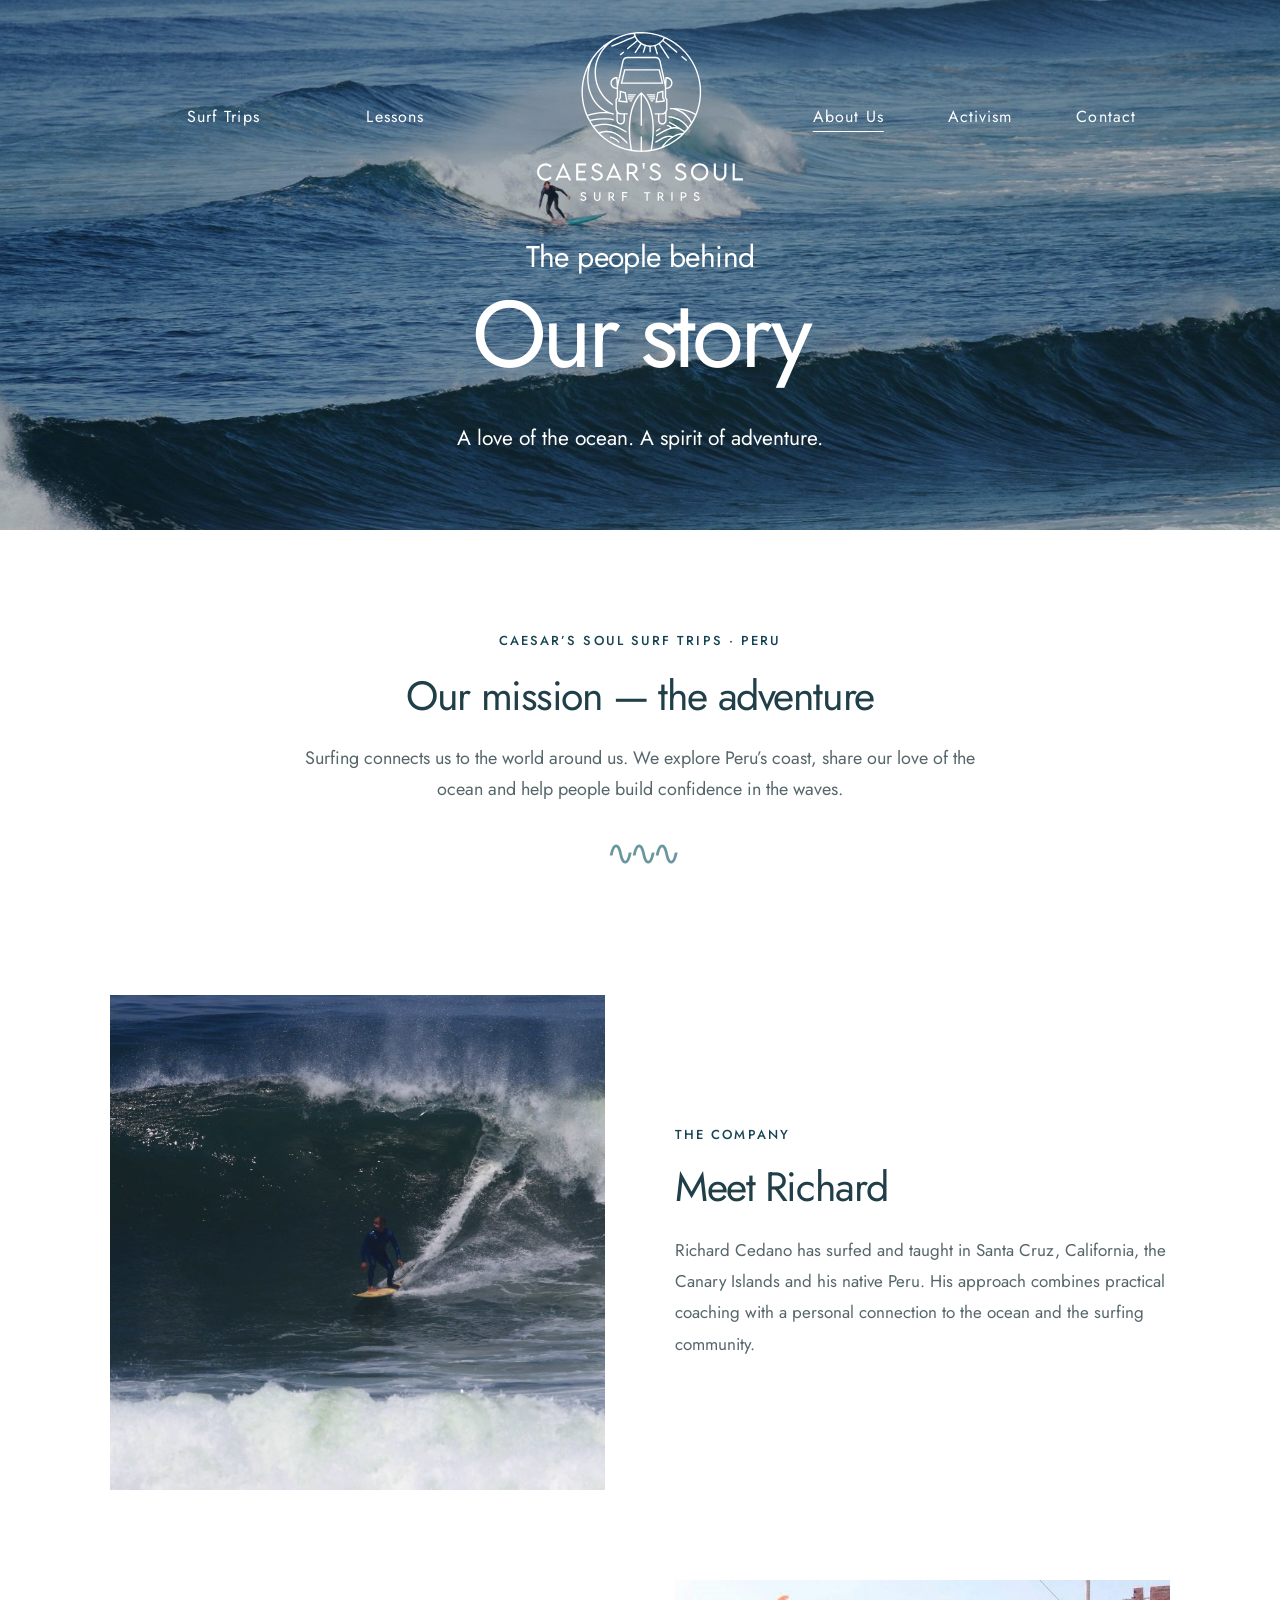
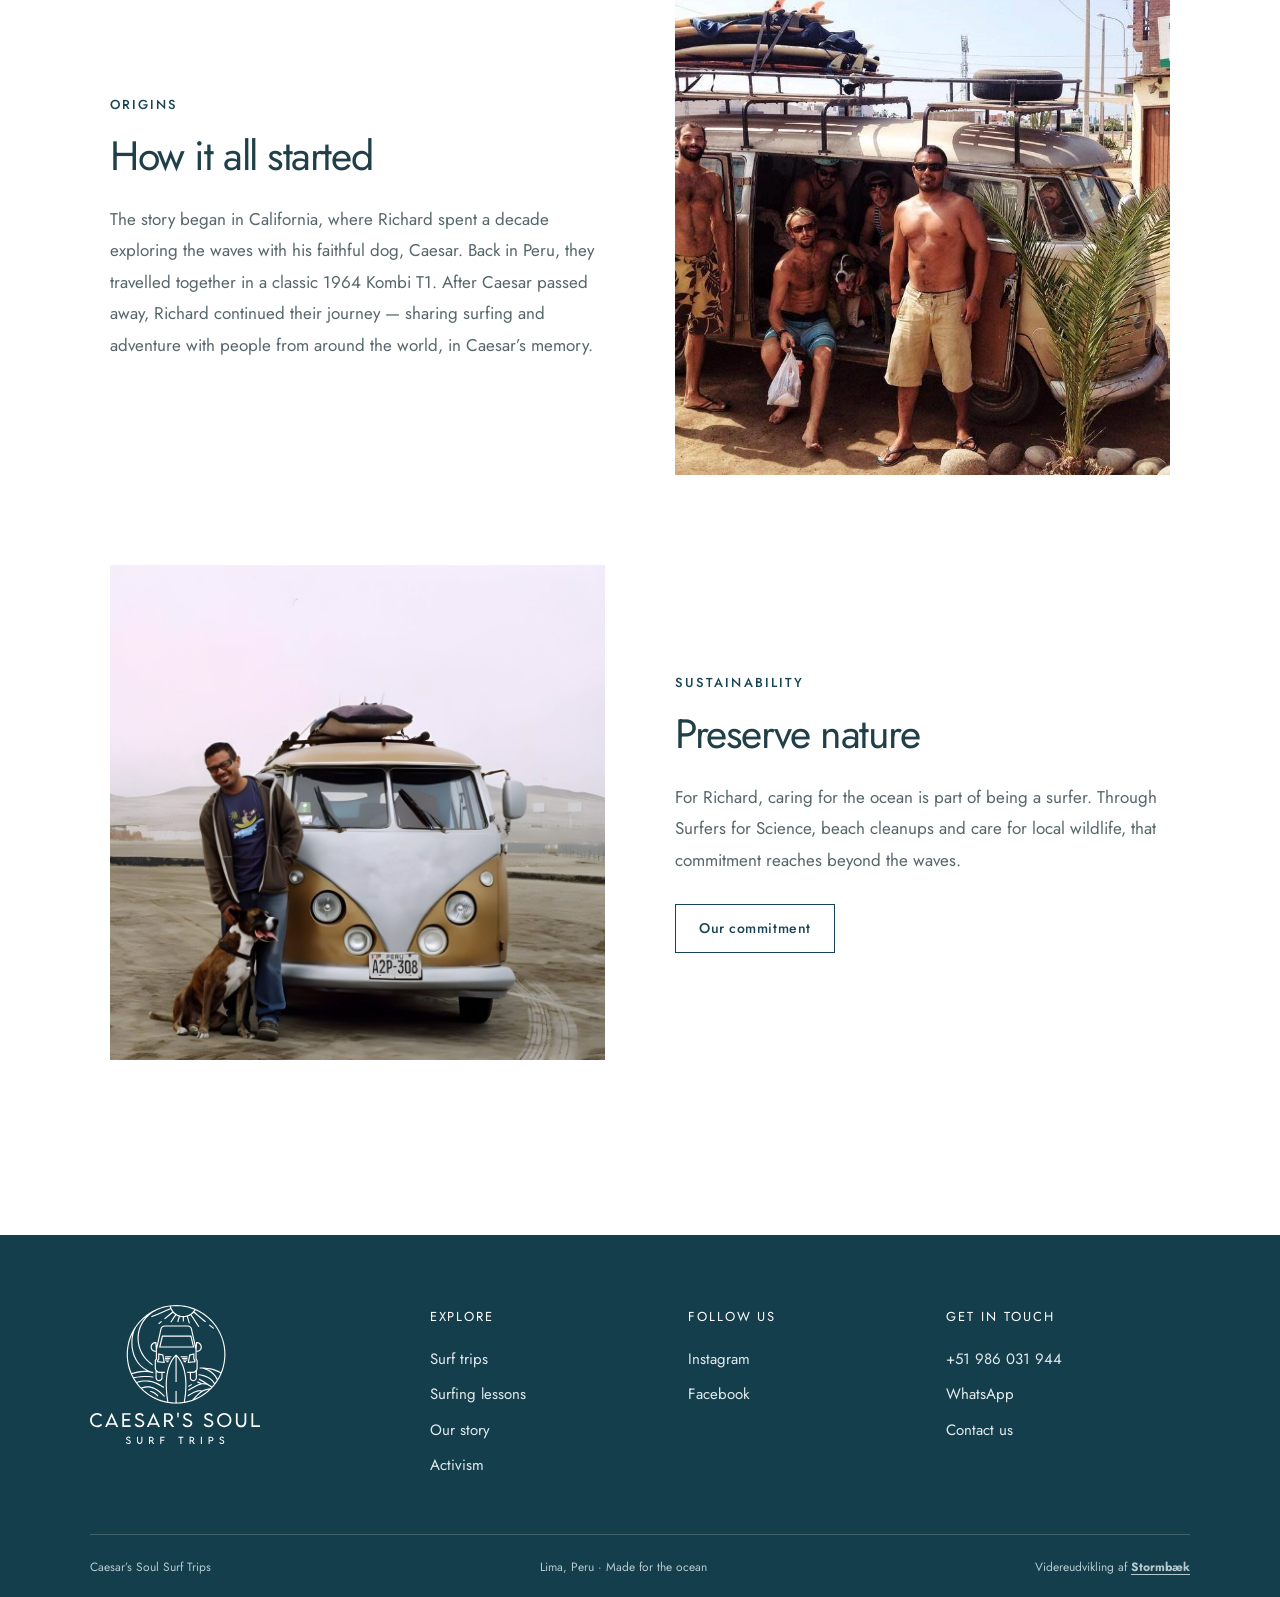
==== commit cb3bd8f4: "Restore full-height desktop hero and credit Stormbæk for further development" ====
--- a/about/index.html
+++ b/about/index.html
@@ -1 +1 @@
-<!doctype html><html lang="en"><head><meta charset="utf-8"><meta name="viewport" content="width=device-width, initial-scale=1"><title>Our Story | Caesar's Soul Surf Trips</title><meta name="description" content="Meet Richard Cedano and discover the story behind Caesar’s Soul Surf Trips."><meta name="robots" content="index,follow"><link rel="canonical" href="https://caesarssoulsurf.com/about/"><link rel="icon" href="/assets/favicon.png"><link rel="stylesheet" href="/styles.css?v=5a539f1f6959"><link rel="preload" as="image" href="/assets/hero.jpg"><script src="/app.js?v=5a539f1f6959" defer></script></head><body class="inner-page"><section class="hero hero-inner"><a class="skip" href="#content">Skip to content</a><header class="header"><nav class="desktop-nav" aria-label="Main navigation"><div class="nav-links nav-links-left"><a href="/surf-trips/" >Surf Trips</a><a href="/lessons/" >Lessons</a></div><a class="logo" href="/" aria-label="Caesar’s Soul Surf Trips — home"><img src="/assets/white_logo_font_bottom.svg" alt="Caesar’s Soul Surf Trips" width="220" height="180"></a><div class="nav-links nav-links-right"><a href="/about/" aria-current="page">About Us</a><a href="/advocacy/" >Activism</a><a href="/contact/" >Contact</a></div></nav><div class="mobile-header"><a href="/" aria-label="Home"><img src="/assets/white_logo_font_bottom.svg" alt="Caesar’s Soul Surf Trips" width="125" height="110"></a><button class="menu-toggle" aria-expanded="false" aria-controls="mobile-nav">Menu <span aria-hidden="true">☰</span></button></div><nav id="mobile-nav" class="mobile-nav" aria-label="Mobile navigation" hidden><a href="/" >Home</a><a href="/surf-trips/" >Surf Trips</a><a href="/lessons/" >Lessons</a><a href="/about/" aria-current="page">About Us</a><a href="/advocacy/" >Activism</a><a href="/contact/" >Contact</a></nav></header><div class="hero-copy"><h1><span>The people behind</span>Our story</h1><p>A love of the ocean. A spirit of adventure.</p></div></section><main id="content"><section class="intro"><p class="eyebrow">Caesar’s Soul Surf Trips · Peru</p><h2>Our mission — the adventure</h2><p>Surfing connects us to the world around us. We explore Peru’s coast, share our love of the ocean and help people build confidence in the waves.</p><span class="wave" aria-hidden="true">∿∿∿</span></section><div class="sections"><section class="split "><div class="split-image"><img class="" src="/assets/8I4A5240-2.jpg" alt="Meet Richard" loading="lazy" decoding="async"></div><div class="split-copy"><p class="eyebrow">The company</p><h2>Meet Richard</h2><p>Richard Cedano has surfed and taught in Santa Cruz, California, the Canary Islands and his native Peru. His approach combines practical coaching with a personal connection to the ocean and the surfing community.</p></div></section><section class="split reverse"><div class="split-image"><img class="" src="/assets/10171853_1046492605376862_3487311265007695219_n-1.jpg" alt="How it all started" loading="lazy" decoding="async"></div><div class="split-copy"><p class="eyebrow">Origins</p><h2>How it all started</h2><p>The story began in California, where Richard spent a decade exploring the waves with his faithful dog, Caesar. Back in Peru, they travelled together in a classic 1964 Kombi T1. After Caesar passed away, Richard continued their journey — sharing surfing and adventure with people from around the world, in Caesar’s memory.</p></div></section><section class="split "><div class="split-image"><img class="" src="/assets/richy_van_square-1024x1024.jpg" alt="Preserve nature" loading="lazy" decoding="async"></div><div class="split-copy"><p class="eyebrow">Sustainability</p><h2>Preserve nature</h2><p>For Richard, caring for the ocean is part of being a surfer. Through Surfers for Science, beach cleanups and care for local wildlife, that commitment reaches beyond the waves.</p><a class="button " href="/advocacy/">Our commitment</a></div></section></div></main><footer><div class="footer-inner"><a href="/" aria-label="Home"><img class="footer-logo" src="/assets/white_logo_font_bottom.svg" alt="Caesar's Soul Surf Trips" loading="lazy" decoding="async"></a><div><h2>Explore</h2><a href="/surf-trips/">Surf trips</a><a href="/lessons/">Surfing lessons</a><a href="/about/">Our story</a><a href="/advocacy/">Activism</a></div><div><h2>Follow us</h2><a href="https://www.instagram.com/caesarssoulsurftrips" target="_blank" rel="noopener noreferrer">Instagram</a><a href="https://web.facebook.com/CaesarsSoulSurftrips" target="_blank" rel="noopener noreferrer">Facebook</a></div><div><h2>Get in touch</h2><a href="tel:+51986031944">+51 986 031 944</a><a href="https://wa.me/51986031944" target="_blank" rel="noopener noreferrer">WhatsApp</a><a href="/contact/">Contact us</a></div></div><div class="footer-bottom"><span>Caesar’s Soul Surf Trips</span><span>Lima, Peru · Made for the ocean</span></div></footer><a class="floating-whatsapp" href="https://wa.me/51986031944" target="_blank" rel="noopener noreferrer" aria-label="Chat with Richard on WhatsApp at +51 986 031 944"><svg viewBox="0 0 24 24" fill="none" stroke="currentColor" stroke-width="1.7" aria-hidden="true"><path d="M20 11.5a8.5 8.5 0 0 1-12.8 7.3L3 20l1.2-4.2A8.5 8.5 0 1 1 20 11.5Z"/><path d="M8 7.5c0 4.7 3.8 8.5 8.5 8.5l1-2.5-3-1-1 1c-1.6-.7-2.8-1.9-3.5-3.5l1-1-1-2.5Z"/></svg><span>WhatsApp Richard</span></a></body></html>+<!doctype html><html lang="en"><head><meta charset="utf-8"><meta name="viewport" content="width=device-width, initial-scale=1"><title>Our Story | Caesar's Soul Surf Trips</title><meta name="description" content="Meet Richard Cedano and discover the story behind Caesar’s Soul Surf Trips."><meta name="robots" content="index,follow"><link rel="canonical" href="https://caesarssoulsurf.com/about/"><link rel="icon" href="/assets/favicon.png"><link rel="stylesheet" href="/styles.css?v=1bc1a29c7e6a"><link rel="preload" as="image" href="/assets/hero.jpg"><script src="/app.js?v=1bc1a29c7e6a" defer></script></head><body class="inner-page"><section class="hero hero-inner"><a class="skip" href="#content">Skip to content</a><header class="header"><nav class="desktop-nav" aria-label="Main navigation"><div class="nav-links nav-links-left"><a href="/surf-trips/" >Surf Trips</a><a href="/lessons/" >Lessons</a></div><a class="logo" href="/" aria-label="Caesar’s Soul Surf Trips — home"><img src="/assets/white_logo_font_bottom.svg" alt="Caesar’s Soul Surf Trips" width="220" height="180"></a><div class="nav-links nav-links-right"><a href="/about/" aria-current="page">About Us</a><a href="/advocacy/" >Activism</a><a href="/contact/" >Contact</a></div></nav><div class="mobile-header"><a href="/" aria-label="Home"><img src="/assets/white_logo_font_bottom.svg" alt="Caesar’s Soul Surf Trips" width="125" height="110"></a><button class="menu-toggle" aria-expanded="false" aria-controls="mobile-nav">Menu <span aria-hidden="true">☰</span></button></div><nav id="mobile-nav" class="mobile-nav" aria-label="Mobile navigation" hidden><a href="/" >Home</a><a href="/surf-trips/" >Surf Trips</a><a href="/lessons/" >Lessons</a><a href="/about/" aria-current="page">About Us</a><a href="/advocacy/" >Activism</a><a href="/contact/" >Contact</a></nav></header><div class="hero-copy"><h1><span>The people behind</span>Our story</h1><p>A love of the ocean. A spirit of adventure.</p></div></section><main id="content"><section class="intro"><p class="eyebrow">Caesar’s Soul Surf Trips · Peru</p><h2>Our mission — the adventure</h2><p>Surfing connects us to the world around us. We explore Peru’s coast, share our love of the ocean and help people build confidence in the waves.</p><span class="wave" aria-hidden="true">∿∿∿</span></section><div class="sections"><section class="split "><div class="split-image"><img class="" src="/assets/8I4A5240-2.jpg" alt="Meet Richard" loading="lazy" decoding="async"></div><div class="split-copy"><p class="eyebrow">The company</p><h2>Meet Richard</h2><p>Richard Cedano has surfed and taught in Santa Cruz, California, the Canary Islands and his native Peru. His approach combines practical coaching with a personal connection to the ocean and the surfing community.</p></div></section><section class="split reverse"><div class="split-image"><img class="" src="/assets/10171853_1046492605376862_3487311265007695219_n-1.jpg" alt="How it all started" loading="lazy" decoding="async"></div><div class="split-copy"><p class="eyebrow">Origins</p><h2>How it all started</h2><p>The story began in California, where Richard spent a decade exploring the waves with his faithful dog, Caesar. Back in Peru, they travelled together in a classic 1964 Kombi T1. After Caesar passed away, Richard continued their journey — sharing surfing and adventure with people from around the world, in Caesar’s memory.</p></div></section><section class="split "><div class="split-image"><img class="" src="/assets/richy_van_square-1024x1024.jpg" alt="Preserve nature" loading="lazy" decoding="async"></div><div class="split-copy"><p class="eyebrow">Sustainability</p><h2>Preserve nature</h2><p>For Richard, caring for the ocean is part of being a surfer. Through Surfers for Science, beach cleanups and care for local wildlife, that commitment reaches beyond the waves.</p><a class="button " href="/advocacy/">Our commitment</a></div></section></div></main><footer><div class="footer-inner"><a href="/" aria-label="Home"><img class="footer-logo" src="/assets/white_logo_font_bottom.svg" alt="Caesar's Soul Surf Trips" loading="lazy" decoding="async"></a><div><h2>Explore</h2><a href="/surf-trips/">Surf trips</a><a href="/lessons/">Surfing lessons</a><a href="/about/">Our story</a><a href="/advocacy/">Activism</a></div><div><h2>Follow us</h2><a href="https://www.instagram.com/caesarssoulsurftrips" target="_blank" rel="noopener noreferrer">Instagram</a><a href="https://web.facebook.com/CaesarsSoulSurftrips" target="_blank" rel="noopener noreferrer">Facebook</a></div><div><h2>Get in touch</h2><a href="tel:+51986031944">+51 986 031 944</a><a href="https://wa.me/51986031944" target="_blank" rel="noopener noreferrer">WhatsApp</a><a href="/contact/">Contact us</a></div></div><div class="footer-bottom"><span>Caesar’s Soul Surf Trips</span><span>Lima, Peru · Made for the ocean</span><span class="site-credit" lang="da">Videreudvikling af <a href="https://stormbaek.com/"><strong>Stormbæk</strong></a></span></div></footer><a class="floating-whatsapp" href="https://wa.me/51986031944" target="_blank" rel="noopener noreferrer" aria-label="Chat with Richard on WhatsApp at +51 986 031 944"><svg viewBox="0 0 24 24" fill="none" stroke="currentColor" stroke-width="1.7" aria-hidden="true"><path d="M20 11.5a8.5 8.5 0 0 1-12.8 7.3L3 20l1.2-4.2A8.5 8.5 0 1 1 20 11.5Z"/><path d="M8 7.5c0 4.7 3.8 8.5 8.5 8.5l1-2.5-3-1-1 1c-1.6-.7-2.8-1.9-3.5-3.5l1-1-1-2.5Z"/></svg><span>WhatsApp Richard</span></a></body></html>
--- a/styles.css
+++ b/styles.css
@@ -294,3 +294,14 @@
 /* Keep the logo centered with Activism in the main navigation. */
 @media(min-width:761px){.desktop-nav{grid-template-columns:minmax(0,1fr) 210px minmax(0,1fr);gap:24px}.nav-links{display:flex;align-items:center;justify-content:space-evenly;gap:20px}.nav-links a{font-size:16px;letter-spacing:.07em;padding:12px 0;white-space:nowrap}.nav-links a:hover,.nav-links a[aria-current=page]{text-decoration:underline;text-underline-offset:9px;text-decoration-thickness:1px}}
 @media(min-width:761px) and (max-width:1000px){.desktop-nav{grid-template-columns:minmax(0,1fr) 165px minmax(0,1fr);gap:15px}.nav-links{gap:12px}.nav-links a{font-size:14px;letter-spacing:.02em}}
+
+/* Restore the original homepage's fixed ocean backdrop on desktop. */
+@media (min-width:1025px) and (prefers-reduced-motion:no-preference){
+ .original-home .hero-home{background-attachment:fixed}
+}
+
+/* Original full-screen desktop hero and discreet development credit. */
+@media (min-width:1025px){.original-home .hero-home{min-height:100vh}}
+.footer-bottom{flex-wrap:wrap}
+.site-credit a{text-decoration:underline;text-underline-offset:3px}
+.site-credit a:hover{color:#fff}
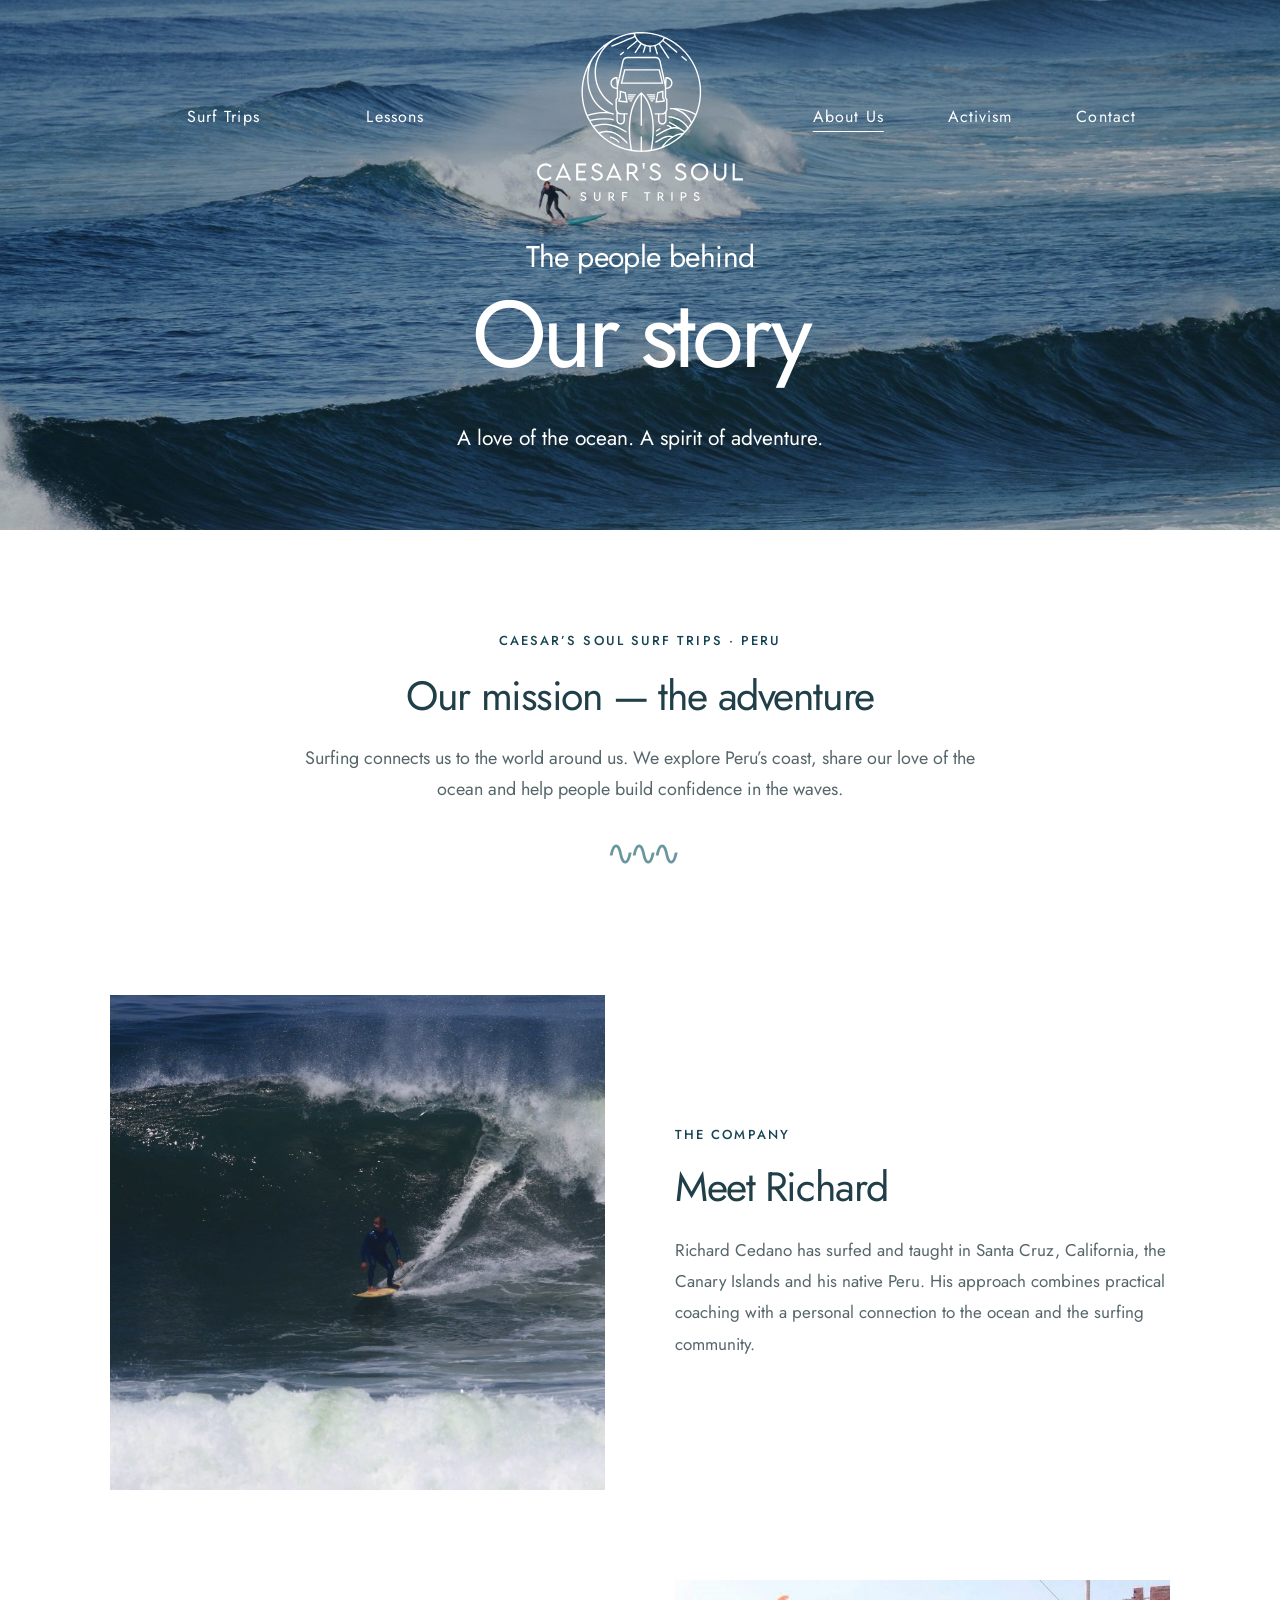
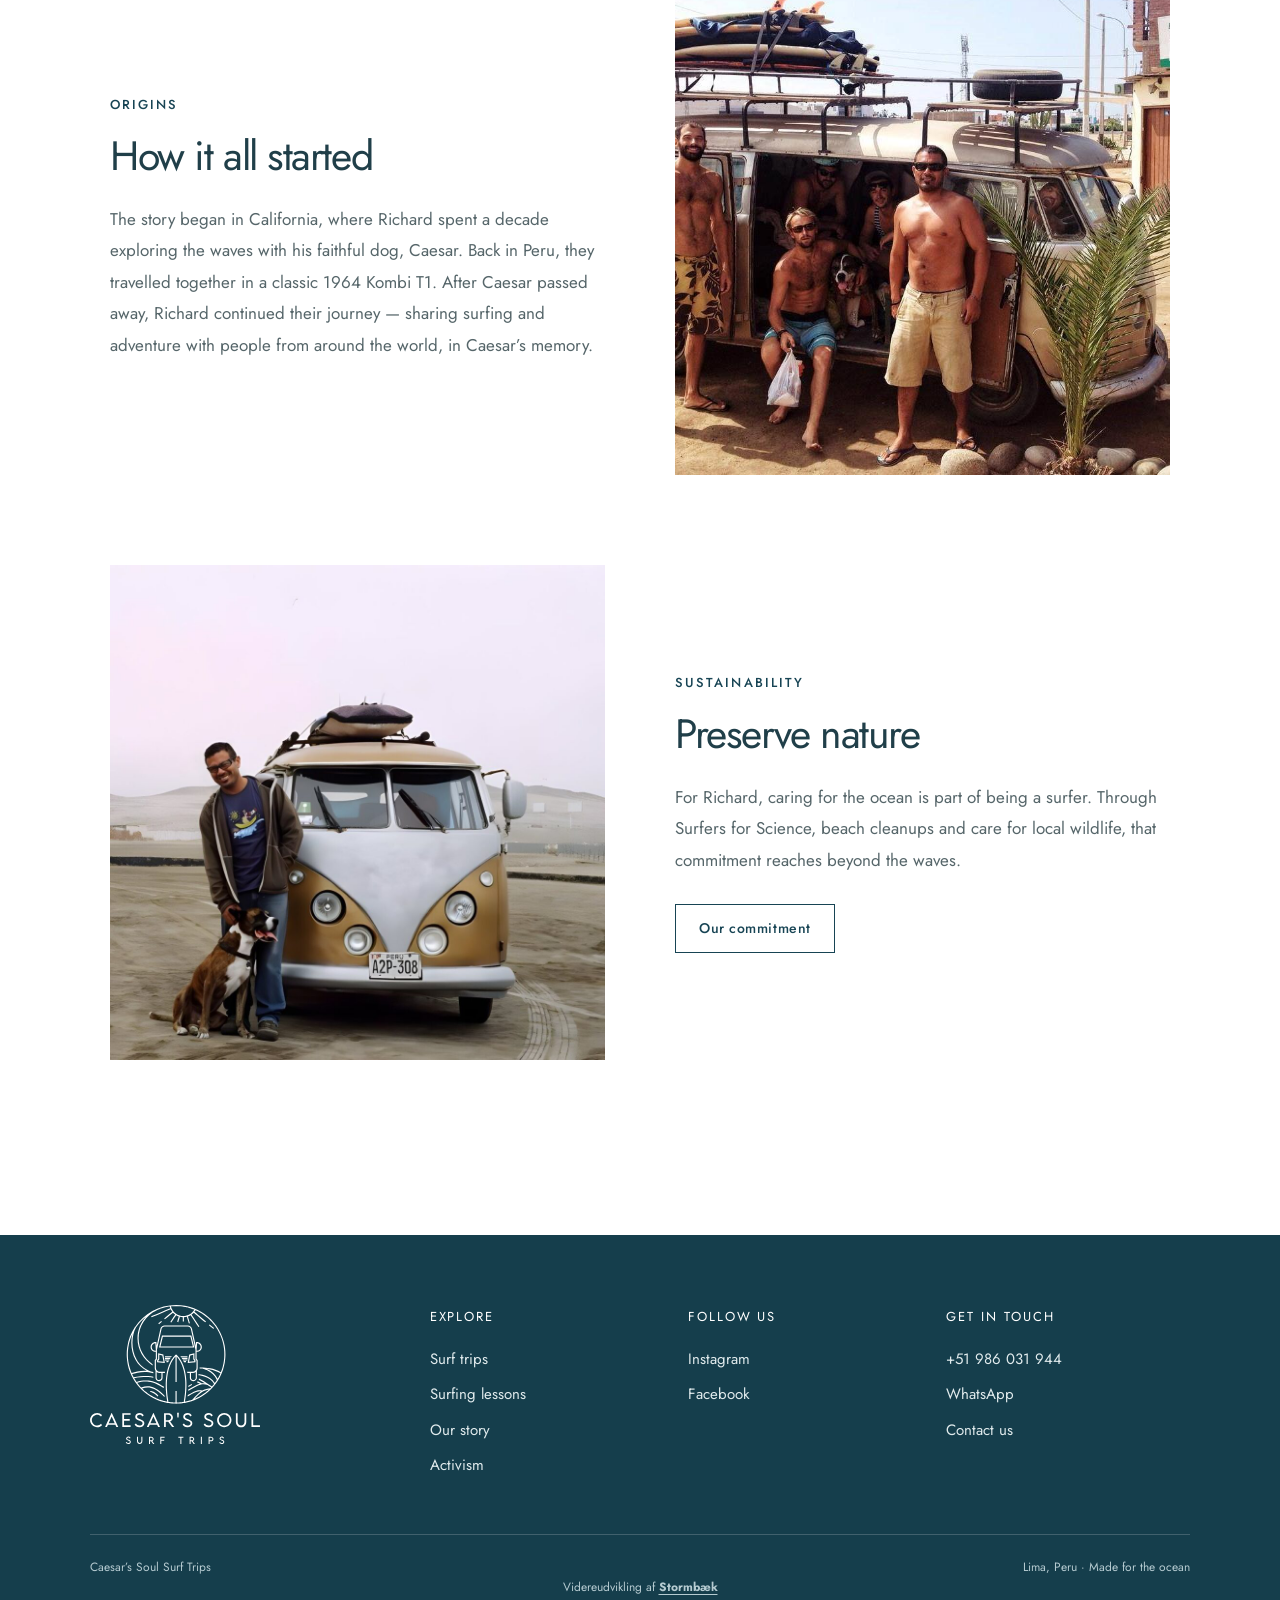
==== commit 9e3a0727: "Keep footer credit clear of floating WhatsApp button" ====
--- a/about/index.html
+++ b/about/index.html
@@ -1 +1 @@
-<!doctype html><html lang="en"><head><meta charset="utf-8"><meta name="viewport" content="width=device-width, initial-scale=1"><title>Our Story | Caesar's Soul Surf Trips</title><meta name="description" content="Meet Richard Cedano and discover the story behind Caesar’s Soul Surf Trips."><meta name="robots" content="index,follow"><link rel="canonical" href="https://caesarssoulsurf.com/about/"><link rel="icon" href="/assets/favicon.png"><link rel="stylesheet" href="/styles.css?v=1bc1a29c7e6a"><link rel="preload" as="image" href="/assets/hero.jpg"><script src="/app.js?v=1bc1a29c7e6a" defer></script></head><body class="inner-page"><section class="hero hero-inner"><a class="skip" href="#content">Skip to content</a><header class="header"><nav class="desktop-nav" aria-label="Main navigation"><div class="nav-links nav-links-left"><a href="/surf-trips/" >Surf Trips</a><a href="/lessons/" >Lessons</a></div><a class="logo" href="/" aria-label="Caesar’s Soul Surf Trips — home"><img src="/assets/white_logo_font_bottom.svg" alt="Caesar’s Soul Surf Trips" width="220" height="180"></a><div class="nav-links nav-links-right"><a href="/about/" aria-current="page">About Us</a><a href="/advocacy/" >Activism</a><a href="/contact/" >Contact</a></div></nav><div class="mobile-header"><a href="/" aria-label="Home"><img src="/assets/white_logo_font_bottom.svg" alt="Caesar’s Soul Surf Trips" width="125" height="110"></a><button class="menu-toggle" aria-expanded="false" aria-controls="mobile-nav">Menu <span aria-hidden="true">☰</span></button></div><nav id="mobile-nav" class="mobile-nav" aria-label="Mobile navigation" hidden><a href="/" >Home</a><a href="/surf-trips/" >Surf Trips</a><a href="/lessons/" >Lessons</a><a href="/about/" aria-current="page">About Us</a><a href="/advocacy/" >Activism</a><a href="/contact/" >Contact</a></nav></header><div class="hero-copy"><h1><span>The people behind</span>Our story</h1><p>A love of the ocean. A spirit of adventure.</p></div></section><main id="content"><section class="intro"><p class="eyebrow">Caesar’s Soul Surf Trips · Peru</p><h2>Our mission — the adventure</h2><p>Surfing connects us to the world around us. We explore Peru’s coast, share our love of the ocean and help people build confidence in the waves.</p><span class="wave" aria-hidden="true">∿∿∿</span></section><div class="sections"><section class="split "><div class="split-image"><img class="" src="/assets/8I4A5240-2.jpg" alt="Meet Richard" loading="lazy" decoding="async"></div><div class="split-copy"><p class="eyebrow">The company</p><h2>Meet Richard</h2><p>Richard Cedano has surfed and taught in Santa Cruz, California, the Canary Islands and his native Peru. His approach combines practical coaching with a personal connection to the ocean and the surfing community.</p></div></section><section class="split reverse"><div class="split-image"><img class="" src="/assets/10171853_1046492605376862_3487311265007695219_n-1.jpg" alt="How it all started" loading="lazy" decoding="async"></div><div class="split-copy"><p class="eyebrow">Origins</p><h2>How it all started</h2><p>The story began in California, where Richard spent a decade exploring the waves with his faithful dog, Caesar. Back in Peru, they travelled together in a classic 1964 Kombi T1. After Caesar passed away, Richard continued their journey — sharing surfing and adventure with people from around the world, in Caesar’s memory.</p></div></section><section class="split "><div class="split-image"><img class="" src="/assets/richy_van_square-1024x1024.jpg" alt="Preserve nature" loading="lazy" decoding="async"></div><div class="split-copy"><p class="eyebrow">Sustainability</p><h2>Preserve nature</h2><p>For Richard, caring for the ocean is part of being a surfer. Through Surfers for Science, beach cleanups and care for local wildlife, that commitment reaches beyond the waves.</p><a class="button " href="/advocacy/">Our commitment</a></div></section></div></main><footer><div class="footer-inner"><a href="/" aria-label="Home"><img class="footer-logo" src="/assets/white_logo_font_bottom.svg" alt="Caesar's Soul Surf Trips" loading="lazy" decoding="async"></a><div><h2>Explore</h2><a href="/surf-trips/">Surf trips</a><a href="/lessons/">Surfing lessons</a><a href="/about/">Our story</a><a href="/advocacy/">Activism</a></div><div><h2>Follow us</h2><a href="https://www.instagram.com/caesarssoulsurftrips" target="_blank" rel="noopener noreferrer">Instagram</a><a href="https://web.facebook.com/CaesarsSoulSurftrips" target="_blank" rel="noopener noreferrer">Facebook</a></div><div><h2>Get in touch</h2><a href="tel:+51986031944">+51 986 031 944</a><a href="https://wa.me/51986031944" target="_blank" rel="noopener noreferrer">WhatsApp</a><a href="/contact/">Contact us</a></div></div><div class="footer-bottom"><span>Caesar’s Soul Surf Trips</span><span>Lima, Peru · Made for the ocean</span><span class="site-credit" lang="da">Videreudvikling af <a href="https://stormbaek.com/"><strong>Stormbæk</strong></a></span></div></footer><a class="floating-whatsapp" href="https://wa.me/51986031944" target="_blank" rel="noopener noreferrer" aria-label="Chat with Richard on WhatsApp at +51 986 031 944"><svg viewBox="0 0 24 24" fill="none" stroke="currentColor" stroke-width="1.7" aria-hidden="true"><path d="M20 11.5a8.5 8.5 0 0 1-12.8 7.3L3 20l1.2-4.2A8.5 8.5 0 1 1 20 11.5Z"/><path d="M8 7.5c0 4.7 3.8 8.5 8.5 8.5l1-2.5-3-1-1 1c-1.6-.7-2.8-1.9-3.5-3.5l1-1-1-2.5Z"/></svg><span>WhatsApp Richard</span></a></body></html>+<!doctype html><html lang="en"><head><meta charset="utf-8"><meta name="viewport" content="width=device-width, initial-scale=1"><title>Our Story | Caesar's Soul Surf Trips</title><meta name="description" content="Meet Richard Cedano and discover the story behind Caesar’s Soul Surf Trips."><meta name="robots" content="index,follow"><link rel="canonical" href="https://caesarssoulsurf.com/about/"><link rel="icon" href="/assets/favicon.png"><link rel="stylesheet" href="/styles.css?v=3a454f8ea6ab"><link rel="preload" as="image" href="/assets/hero.jpg"><script src="/app.js?v=3a454f8ea6ab" defer></script></head><body class="inner-page"><section class="hero hero-inner"><a class="skip" href="#content">Skip to content</a><header class="header"><nav class="desktop-nav" aria-label="Main navigation"><div class="nav-links nav-links-left"><a href="/surf-trips/" >Surf Trips</a><a href="/lessons/" >Lessons</a></div><a class="logo" href="/" aria-label="Caesar’s Soul Surf Trips — home"><img src="/assets/white_logo_font_bottom.svg" alt="Caesar’s Soul Surf Trips" width="220" height="180"></a><div class="nav-links nav-links-right"><a href="/about/" aria-current="page">About Us</a><a href="/advocacy/" >Activism</a><a href="/contact/" >Contact</a></div></nav><div class="mobile-header"><a href="/" aria-label="Home"><img src="/assets/white_logo_font_bottom.svg" alt="Caesar’s Soul Surf Trips" width="125" height="110"></a><button class="menu-toggle" aria-expanded="false" aria-controls="mobile-nav">Menu <span aria-hidden="true">☰</span></button></div><nav id="mobile-nav" class="mobile-nav" aria-label="Mobile navigation" hidden><a href="/" >Home</a><a href="/surf-trips/" >Surf Trips</a><a href="/lessons/" >Lessons</a><a href="/about/" aria-current="page">About Us</a><a href="/advocacy/" >Activism</a><a href="/contact/" >Contact</a></nav></header><div class="hero-copy"><h1><span>The people behind</span>Our story</h1><p>A love of the ocean. A spirit of adventure.</p></div></section><main id="content"><section class="intro"><p class="eyebrow">Caesar’s Soul Surf Trips · Peru</p><h2>Our mission — the adventure</h2><p>Surfing connects us to the world around us. We explore Peru’s coast, share our love of the ocean and help people build confidence in the waves.</p><span class="wave" aria-hidden="true">∿∿∿</span></section><div class="sections"><section class="split "><div class="split-image"><img class="" src="/assets/8I4A5240-2.jpg" alt="Meet Richard" loading="lazy" decoding="async"></div><div class="split-copy"><p class="eyebrow">The company</p><h2>Meet Richard</h2><p>Richard Cedano has surfed and taught in Santa Cruz, California, the Canary Islands and his native Peru. His approach combines practical coaching with a personal connection to the ocean and the surfing community.</p></div></section><section class="split reverse"><div class="split-image"><img class="" src="/assets/10171853_1046492605376862_3487311265007695219_n-1.jpg" alt="How it all started" loading="lazy" decoding="async"></div><div class="split-copy"><p class="eyebrow">Origins</p><h2>How it all started</h2><p>The story began in California, where Richard spent a decade exploring the waves with his faithful dog, Caesar. Back in Peru, they travelled together in a classic 1964 Kombi T1. After Caesar passed away, Richard continued their journey — sharing surfing and adventure with people from around the world, in Caesar’s memory.</p></div></section><section class="split "><div class="split-image"><img class="" src="/assets/richy_van_square-1024x1024.jpg" alt="Preserve nature" loading="lazy" decoding="async"></div><div class="split-copy"><p class="eyebrow">Sustainability</p><h2>Preserve nature</h2><p>For Richard, caring for the ocean is part of being a surfer. Through Surfers for Science, beach cleanups and care for local wildlife, that commitment reaches beyond the waves.</p><a class="button " href="/advocacy/">Our commitment</a></div></section></div></main><footer><div class="footer-inner"><a href="/" aria-label="Home"><img class="footer-logo" src="/assets/white_logo_font_bottom.svg" alt="Caesar's Soul Surf Trips" loading="lazy" decoding="async"></a><div><h2>Explore</h2><a href="/surf-trips/">Surf trips</a><a href="/lessons/">Surfing lessons</a><a href="/about/">Our story</a><a href="/advocacy/">Activism</a></div><div><h2>Follow us</h2><a href="https://www.instagram.com/caesarssoulsurftrips" target="_blank" rel="noopener noreferrer">Instagram</a><a href="https://web.facebook.com/CaesarsSoulSurftrips" target="_blank" rel="noopener noreferrer">Facebook</a></div><div><h2>Get in touch</h2><a href="tel:+51986031944">+51 986 031 944</a><a href="https://wa.me/51986031944" target="_blank" rel="noopener noreferrer">WhatsApp</a><a href="/contact/">Contact us</a></div></div><div class="footer-bottom"><span>Caesar’s Soul Surf Trips</span><span>Lima, Peru · Made for the ocean</span><span class="site-credit" lang="da">Videreudvikling af <a href="https://stormbaek.com/"><strong>Stormbæk</strong></a></span></div></footer><a class="floating-whatsapp" href="https://wa.me/51986031944" target="_blank" rel="noopener noreferrer" aria-label="Chat with Richard on WhatsApp at +51 986 031 944"><svg viewBox="0 0 24 24" fill="none" stroke="currentColor" stroke-width="1.7" aria-hidden="true"><path d="M20 11.5a8.5 8.5 0 0 1-12.8 7.3L3 20l1.2-4.2A8.5 8.5 0 1 1 20 11.5Z"/><path d="M8 7.5c0 4.7 3.8 8.5 8.5 8.5l1-2.5-3-1-1 1c-1.6-.7-2.8-1.9-3.5-3.5l1-1-1-2.5Z"/></svg><span>WhatsApp Richard</span></a></body></html>
--- a/styles.css
+++ b/styles.css
@@ -305,3 +305,4 @@
 .footer-bottom{flex-wrap:wrap}
 .site-credit a{text-decoration:underline;text-underline-offset:3px}
 .site-credit a:hover{color:#fff}
+.site-credit{flex-basis:100%;text-align:center}
